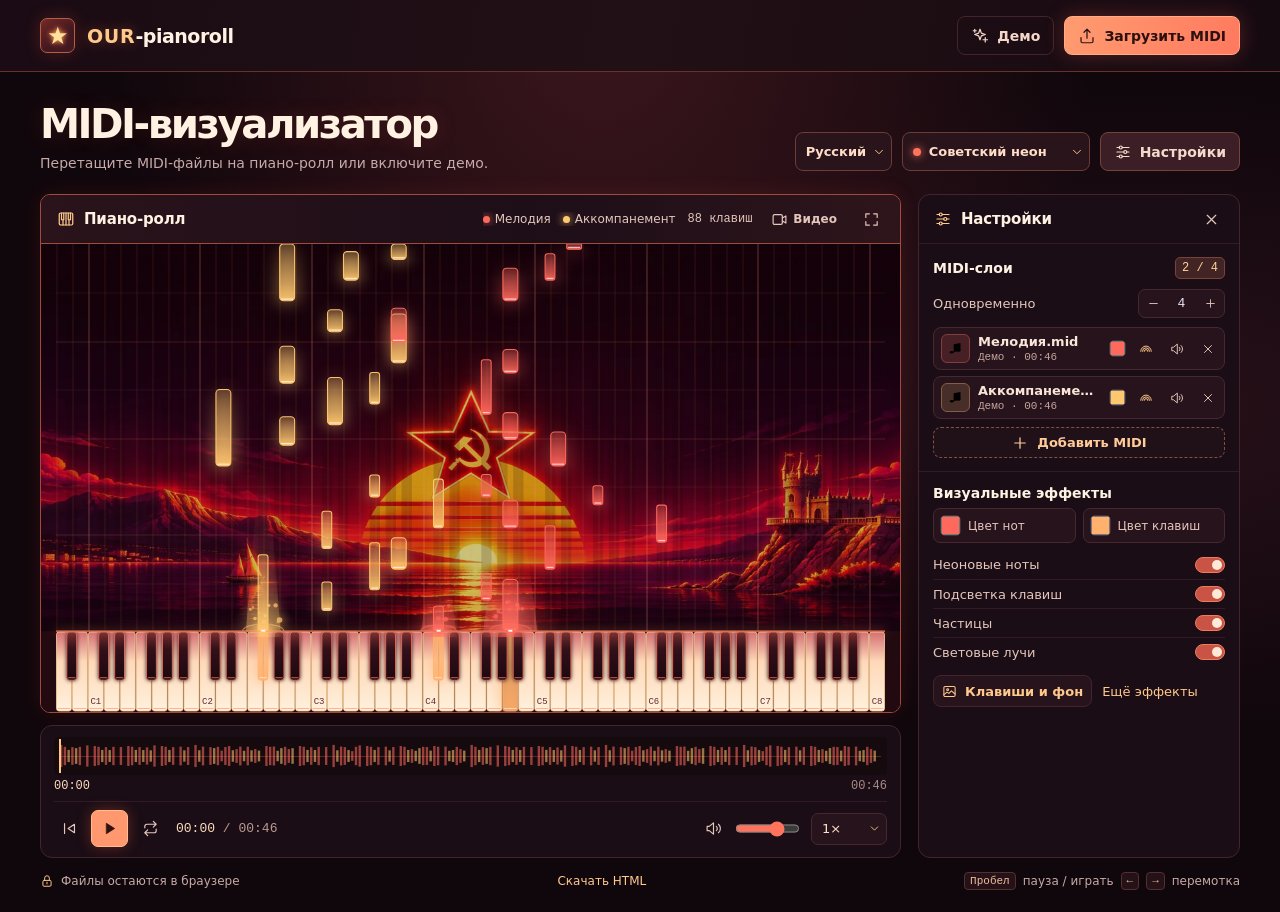
==== web/index.html @ 1eb482c8 "Port OUR-pianoroll to native Android and Windows" ====
<!doctype html>
<html lang="ru" data-theme="soviet">
<head>
<meta charset="utf-8">
<meta name="viewport" content="width=device-width, initial-scale=1">
<title>OUR-pianoroll</title>
<meta name="description" data-i18n-content="description" content="OUR-pianoroll — MIDI-визуализатор с неоновыми клавишами, эффектами и синхронным воспроизведением файлов.">
<style>
:root{color-scheme:dark;--bg:#0b0a11;--panel:#12111b;--edge:#262337;--edge-soft:#201e2e;--ink:#f6f3fc;--muted:#a39bb7;--dim:#817893;--accent:#bc88ff;--violet:#a565f5;--mono:ui-monospace,"Cascadia Code","SFMono-Regular",Consolas,monospace;font-family:Inter,system-ui,-apple-system,BlinkMacSystemFont,"Segoe UI",sans-serif}
*{box-sizing:border-box}
body{margin:0;min-width:300px;min-height:100vh;background:radial-gradient(ellipse at 42% 2%,#191027 0,transparent 45%),var(--bg);color:var(--ink)}
button,input,select{font:inherit}
button{cursor:pointer;color:inherit}
button:disabled{opacity:.42;cursor:default}
button:focus-visible,input:focus-visible,select:focus-visible{outline:2px solid #dbb7ff;outline-offset:3px}
button svg,.iconsvg,summary svg{width:18px;height:18px;display:block;fill:none;stroke:currentColor;stroke-width:1.65;stroke-linecap:round;stroke-linejoin:round;flex:none}
[hidden]{display:none!important}
.topbar{height:72px;border-bottom:1px solid #231d31;background:#100d18c9}
.mast{max-width:1512px;height:100%;margin:auto;padding:0 40px;display:flex;align-items:center;justify-content:space-between;gap:14px}
.brand{display:flex;align-items:center;gap:12px;font-size:19px;font-weight:780;letter-spacing:-.065em;white-space:nowrap}
.logo{width:35px;height:35px;color:#d2a3ff;background:linear-gradient(155deg,#36234c,#1e142e);border:1px solid #503568;border-radius:9px;display:flex;align-items:center;justify-content:center;box-shadow:0 0 16px #a967f028}
.logo svg{width:23px;height:23px;stroke-width:1.7}
.top-actions,.heading-actions,.panel-title,.stage-title,.transport-controls,.transport-side,.inline,.speed-wrap{display:flex;align-items:center}
.top-actions,.heading-actions{gap:10px}
.button{display:inline-flex;align-items:center;justify-content:center;gap:8px;min-height:39px;padding:0 13px;border:1px solid var(--edge);background:#15121f;border-radius:8px;font-size:14px;font-weight:630;white-space:nowrap;transition:background .15s,border-color .15s}
.button:hover,.icon-button:hover,.step button:hover{background:#241a33;border-color:#59416f}
.button.primary{background:#b783fa;color:#180c2a;border-color:#c79dff;box-shadow:0 2px 14px #ad68fa35}
.button.primary:hover{background:#d0aaff}
.button.ghost{background:transparent;color:#ddd4eb}
.button.ghost:hover{background:#221a31}
.button .iconsvg{width:16px;height:16px}
.shell{max-width:1512px;margin:auto;padding:31px 40px 21px}
.heading{display:flex;justify-content:space-between;align-items:flex-end;gap:16px;margin-bottom:23px}
h1,h2,p{margin:0}
h1{font-size:clamp(26px,3.15vw,43px);font-weight:760;letter-spacing:-.062em;line-height:1.1}
.heading p{margin-top:8px;color:var(--muted);font-size:14px}
.button.settings{background:#191222;border-color:#403054;color:#e9d9fb}
.button.settings[aria-expanded=true]{background:#241833;border-color:#5a3c79}
.workbench{display:grid;grid-template-columns:minmax(0,1fr) 322px;gap:17px;align-items:stretch}
.workbench.collapsed{grid-template-columns:minmax(0,1fr)}
.workspace{min-width:0;display:flex;flex-direction:column;gap:12px}
.stage,.transport,.side{background:var(--panel);border:1px solid var(--edge);border-radius:12px;overflow:hidden}
.stage-head{height:49px;display:flex;align-items:center;justify-content:space-between;padding:0 14px 0 16px;gap:10px}
.stage-title,.panel-title{gap:9px;color:#c297fb}
.stage-title h2,.panel-title h2{font-size:15px;color:var(--ink);font-weight:660;letter-spacing:-.012em}
.stage-tools,.legend,.legend-item{display:flex;align-items:center}
.stage-tools{gap:12px;min-width:0}
.legend{gap:12px;overflow:auto;scrollbar-width:none}
.legend-item{gap:5px;white-space:nowrap;font-size:12px;color:#c0b7ce}
.legend-item i,.live-dot{width:7px;height:7px;border-radius:50%;background:var(--swatch,#a871ff);box-shadow:0 0 9px var(--swatch,#a871ff);flex:none}
.icon-button{display:inline-grid;place-items:center;min-width:30px;height:30px;border:1px solid transparent;border-radius:7px;background:transparent;color:#bcb2ce;padding:0}
.icon-button svg{width:17px;height:17px}
.stage:fullscreen{display:flex;flex-direction:column;border:0;border-radius:0;background:#0d0a17}
.stage:fullscreen .stage-head{flex:none}
.stage:fullscreen .canvas-wrap{flex:1;height:auto;min-height:0}
.canvas-wrap{position:relative;height:clamp(365px,52vh,587px);background:#100c1d}
#roll{display:block;width:100%;height:100%;touch-action:none}
.zoom{font:12px var(--mono);color:#b9aecc;white-space:nowrap}
.drop{position:absolute;inset:0;display:grid;place-content:center;justify-items:center;gap:12px;padding:18px;text-align:center;background:#180d2de8;color:#f4e9ff;border:2px dashed #c793ff;z-index:3;font-size:16px}
.drop svg{width:29px;height:29px;color:#ce9cfa}
.empty{position:absolute;top:34%;left:50%;transform:translate(-50%,-50%);color:#bcaccf;text-align:center;width:min(90%,26rem);font-size:14px;pointer-events:none}
.transport{padding:11px 13px 10px}
.timeline{position:relative;height:38px;display:flex;align-items:center;min-width:0}
#overview{width:100%;height:100%;position:absolute;inset:0;pointer-events:none}
#seek{position:absolute;inset:0;width:100%;height:100%;margin:0;appearance:none;background:transparent;cursor:pointer;border-radius:4px}
#seek::-webkit-slider-runnable-track{background:transparent}
#seek::-webkit-slider-thumb{appearance:none;width:12px;height:24px;background:transparent}
#seek::-moz-range-track{background:transparent}
#seek::-moz-range-thumb{width:12px;height:24px;background:transparent;border:0}
.timeline-times{display:flex;justify-content:space-between;font:12px var(--mono);color:var(--dim);padding:4px 0 8px}
.timeline-times span:first-child{color:#ded2ee}
.transport-controls{justify-content:space-between;border-top:1px solid var(--edge-soft);padding-top:8px;gap:8px}
.transport-side{gap:7px;min-width:0}
.play-button{width:37px;height:37px;min-width:37px;background:#b382f9;color:#160c27;border:1px solid #c896ff;box-shadow:0 0 15px #a56bf044}
.play-button:hover{background:#cea5ff;border-color:#d5b5ff}
.play-button svg{fill:currentColor;stroke-width:1.3}
.core-time{font:13px var(--mono);white-space:nowrap;color:#9c91ad;margin-left:4px}
.core-time strong{color:#e9dbfa;font-weight:500}
.speed-wrap{border:1px solid var(--edge);border-radius:7px;background:#171322;height:32px}
select{appearance:none;color:#e1d5f0;background:transparent;border:0;padding:0 24px 0 10px;height:100%;font-size:13px;cursor:pointer}
option{background:#1e172a}
.speed-wrap svg{width:13px;height:13px;margin-left:-18px;margin-right:5px;pointer-events:none;color:#b49bcf}
#volume{width:65px;height:15px;margin:0 4px 0 0;accent-color:#bd91f8;cursor:pointer}
.side{display:flex;flex-direction:column;min-width:0}
.side-head{height:49px;display:flex;align-items:center;justify-content:space-between;padding:0 13px 0 15px;border-bottom:1px solid var(--edge-soft);flex:none}
.side-section{padding:13px 14px}
.side-section+.side-section{border-top:1px solid var(--edge-soft)}
.side-section-head{display:flex;justify-content:space-between;align-items:center;gap:8px;margin-bottom:10px}
.side-section-head h3,.dialog h3{margin:0;font-size:14px;font-weight:670}
.badge{font:12px var(--mono);border:1px solid #443254;border-radius:5px;color:#d6acff;background:#251a34;padding:3px 6px;white-space:nowrap}
.limit-row{display:flex;align-items:center;justify-content:space-between;gap:8px;color:#c0b6cf;font-size:13px;margin-bottom:9px}
.step{display:flex;align-items:center;border:1px solid var(--edge);border-radius:7px;background:#171421;height:29px;overflow:hidden}
.step button{width:28px;height:100%;border:0;background:transparent;color:#c6b4db;padding:0;display:grid;place-items:center}
.step button svg{width:13px;height:13px}
.step input{width:29px;background:transparent;border:0;color:#eee7f8;font:13px var(--mono);text-align:center;appearance:textfield;padding:0}
.step input::-webkit-inner-spin-button,.step input::-webkit-outer-spin-button{appearance:none}
.track-list{display:grid;gap:6px;max-height:165px;overflow:auto;scrollbar-width:thin;scrollbar-color:#513663 #181322}
.track{min-width:0;display:flex;align-items:center;gap:8px;padding:6px 5px 6px 7px;background:#181523;border:1px solid #2c253b;border-radius:8px}
.track.off{opacity:.69}
.track .note-icon{display:grid;place-items:center;flex:none;width:29px;height:29px;border-radius:6px;color:var(--track);background:color-mix(in srgb,var(--track) 13%,#181523);border:1px solid color-mix(in srgb,var(--track) 26%,#292136)}
.track .note-icon svg{width:15px;height:15px}
.track-text{min-width:0;flex:1}
.track-text strong,.track-text small{display:block;overflow:hidden;text-overflow:ellipsis;white-space:nowrap}
.track-text strong{font-size:13px;font-weight:625;color:#ece5f3}
.track-text small{font:11px var(--mono);color:#a58fb8;margin-top:2px}
.track .icon-button{min-width:23px;height:25px}
.track .icon-button svg{width:14px;height:14px}
.track .color-pick{width:17px;height:17px}
.add{margin-top:8px;width:100%;min-height:31px;border-style:dashed;border-color:#4c395d;background:#15111e;color:#caa9ef;font-size:13px}
.add:hover{border-color:#b580e7}
.effects-head{margin-bottom:7px}
.color-grid{display:grid;grid-template-columns:1fr 1fr;gap:7px;margin-bottom:7px}
.color-label{display:flex;align-items:center;gap:7px;min-width:0;background:#181523;border:1px solid #2b2439;border-radius:7px;padding:6px;color:#d8cce8;font-size:12px;cursor:pointer}
.color-pick{appearance:none;display:block;flex:none;width:21px;height:21px;padding:0;border:1px solid #ffffff20;background:transparent;border-radius:5px;overflow:hidden;cursor:pointer}
.color-pick::-webkit-color-swatch-wrapper{padding:0}
.color-pick::-webkit-color-swatch,.color-pick::-moz-color-swatch{border:0;border-radius:3px}
.effect-row{display:flex;align-items:center;justify-content:space-between;gap:10px;min-height:29px;font-size:13px;color:#d7cde3;cursor:pointer}
.effect-row+.effect-row{border-top:1px solid #221c2f}
.switch{appearance:none;width:30px;height:16px;border:1px solid #4b3b58;border-radius:99px;background:#2b2236;margin:0;position:relative;cursor:pointer;flex:none;transition:background .15s}
.switch:before{content:"";position:absolute;top:2px;left:2px;width:10px;height:10px;border-radius:50%;background:#a79ab5;transition:transform .15s}
.switch:checked{background:#9361dd;border-color:#a474ef}
.switch:checked:before{transform:translateX(14px);background:#fff}
.more,.reset{padding:0;border:0;background:transparent;color:#c598f5;font-size:13px;text-align:left}
.more:hover,.reset:hover{text-decoration:underline}
.more{margin-top:8px}
.bottom{margin-top:14px;display:flex;justify-content:space-between;align-items:center;gap:10px;color:var(--muted);font-size:12px}
.bottom span{display:inline-flex;align-items:center;gap:7px}
.bottom .iconsvg{width:14px;height:14px;color:#a881cf}
kbd{font:11px var(--mono);background:#171221;border:1px solid #352744;border-radius:4px;padding:2px 5px;color:#c6a9e4}
.notice{margin-top:10px;border:1px solid #66445f;background:#2c172c;color:#f1c7e6;border-radius:8px;padding:10px 12px;font-size:14px;overflow-wrap:anywhere}
.dialog{border:1px solid #57416f;border-radius:13px;background:#181221;color:#eee5fa;width:min(92vw,420px);padding:19px;box-shadow:0 20px 90px #0009}
.dialog::backdrop{background:#06040bd1;backdrop-filter:blur(4px)}
.dialog-header{display:flex;justify-content:space-between;align-items:center;margin-bottom:11px}
.dialog-header h2{font-size:18px}
.dialog .effect-row{min-height:38px;font-size:14px}
.dialog .reset{margin-top:15px}
.dialog label select{height:28px;padding:0 8px;border:1px solid #473454;border-radius:5px;appearance:auto}
@media(max-width:1040px){.mast,.shell{padding-left:24px;padding-right:24px}.workbench{grid-template-columns:minmax(0,1fr) 294px}}
@media(max-width:760px){.topbar{height:60px}.mast,.shell{padding-left:14px;padding-right:14px}.shell{padding-top:21px}.heading{margin-bottom:17px}.heading p{font-size:13px}.workbench{grid-template-columns:minmax(0,1fr);gap:12px}.side{display:grid;grid-template-columns:1fr 1fr}.side-head{grid-column:1/-1}.side-section+.side-section{border-top:0;border-left:1px solid var(--edge-soft)}.canvas-wrap{height:clamp(245px,49vh,465px)}.bottom .shortcut{display:none}}
@media(max-width:470px){.top-actions,.heading-actions{gap:5px}.brand{font-size:16px;gap:7px}.logo{width:30px;height:30px}.button{font-size:12px;padding:0 8px;min-height:35px}.button.settings .settings-text{display:none}.button.settings{padding:0 9px}.side{display:flex}.side-section+.side-section{border-left:0;border-top:1px solid var(--edge-soft)}.track-list{max-height:180px}.stage-head{padding-inline:10px}.legend{max-width:108px;gap:7px}.legend-item{font-size:11px}.stage-tools{gap:3px}.zoom{display:none}.transport{padding-inline:8px}.transport-side{gap:2px}.core-time{display:none}.heading p{line-height:1.35}}
.icon-button[aria-pressed=true]{background:#2c1c40;color:#d8adff;border-color:#554072}
.stage.expanded{position:fixed;inset:0;z-index:12;display:flex;flex-direction:column;border:0;border-radius:0}
.stage.expanded .canvas-wrap{flex:1;height:auto;min-height:0}
.bottom a{color:#c7a4ed;text-decoration:none;white-space:nowrap}
.bottom a:hover{text-decoration:underline}
.appearance-actions{display:flex;align-items:center;gap:10px;flex-wrap:wrap;margin-top:9px}
.appearance-actions .more{margin:0}
.appearance-button{min-height:32px;padding:0 8px;font-size:13px;color:#dfcafa}
.appearance-button svg{width:15px;height:15px}
.track .note-mode-button{color:#bc99f0}
.track .note-mode-button[data-multicolor=true]{color:#ffb0f3}
.legend-item i.multicolor{background:conic-gradient(#ff779a,#ffcc60,#79eabb,#5bd6ff,#9f7dff,#ff779a);box-shadow:0 0 9px #d29fff}
.dialog-meta{color:#c1b3d0;font-size:13px;overflow-wrap:anywhere}
.note-swatches{display:flex;gap:4px;margin-top:10px}
.note-swatch{width:15px;height:15px;border-radius:4px;border:1px solid #ffffff33}
.appearance-dialog{width:min(94vw,480px)}
.background-field{padding:0;border:0;margin:14px 0;font-size:14px;min-inline-size:0}
.background-field legend{padding:0;margin-bottom:8px;font-weight:650}
.background-options{display:grid;grid-template-columns:repeat(3,minmax(0,1fr));gap:8px}
.background-option{position:relative;display:grid;gap:5px;padding:5px;background:#15101d;border:1px solid #362941;border-radius:8px;color:#d9cde6;font-size:12px;cursor:pointer}
.background-option input{position:absolute;inset:0;margin:0;opacity:0;cursor:pointer}
.background-option:has(input:checked){border-color:#cb95ff;background:#2d1b3d;color:#f9edff}
.background-option:has(input:focus-visible){outline:2px solid #ebd3ff;outline-offset:2px}
.background-option span:last-child{padding:0 3px 2px}
.background-thumb{height:37px;border-radius:4px;border:1px solid #ffffff1c;background:#150d23;display:block}
.background-thumb.aurora{background:radial-gradient(ellipse at 30% 90%,#6940a0,transparent 73%),#170d25}
.background-thumb.black{background:#000}
.background-thumb.orbit{background:radial-gradient(circle at 72% 38%,#bca0e6 0 2%,transparent 3%),radial-gradient(circle at 35% 30%,#4869a5,transparent 72%),#060a19}
.background-thumb.ocean{background:radial-gradient(ellipse at 60% 100%,#125e68,transparent 78%),linear-gradient(155deg,#07101d,#112b49)}
.background-thumb.sunset{background:radial-gradient(ellipse at 58% 100%,#935174,transparent 75%),linear-gradient(145deg,#241333,#391937)}
.background-thumb.custom{background-size:cover;background-position:center}
.background-upload{display:flex;gap:10px;align-items:center}
.background-upload .button{white-space:normal;min-height:34px;font-size:13px}
.background-upload .dialog-meta{min-width:0;text-overflow:ellipsis;overflow:hidden;white-space:nowrap}
#backgroundShadeRow{margin-top:8px}
#backgroundShade{width:120px;max-width:45%;accent-color:#bc88ff}
.background-status{margin-top:9px;color:#ebc1ee}

.appearance-dialog::backdrop,.dialog#noteDialog::backdrop{background:#06040b50;backdrop-filter:none}
@media(min-width:1000px){
  .appearance-dialog,.dialog#noteDialog{inset:50% 24px auto auto;margin:0;transform:translateY(-50%)}
}
.effect-range{display:flex;align-items:center;justify-content:flex-end;gap:7px;flex:1;min-width:0}
.effect-range input{width:min(9rem,100%);min-width:2.5rem;accent-color:#bc88ff}
.effect-range output{min-width:3ch;text-align:right;font:12px var(--mono);color:#dac6f0}
.record-button{display:inline-flex;align-items:center;justify-content:center;gap:5px;padding:0 6px;white-space:nowrap;font-size:12px;font-weight:650}
.record-button[aria-pressed=true]{color:#ffb9cd;border-color:#79405a;background:#361b2c}
.recording-result{display:flex;align-items:center;justify-content:space-between;gap:8px;padding:8px 13px;border-top:1px solid var(--edge-soft);font-size:13px;color:#d2c4e0}
.recording-result .button{min-height:31px;text-decoration:none;color:#e7cff8;font-size:13px}
.appearance-dialog .effect-row select{max-width:60%}
@media(max-width:600px){.stage-tools .legend{max-width:120px}.stage-tools .zoom{display:none}}
@media(max-width:470px){.record-button{padding:0 3px}.record-button span{display:none}.stage-tools .legend{max-width:90px}}

.brand{letter-spacing:-.025em}
.brand strong{color:var(--accent);font-weight:850}
.theme-switch{display:flex;align-items:center;gap:0;border:1px solid var(--edge);border-radius:8px;background:var(--panel);height:39px;color:var(--accent)}
.theme-switch i{width:8px;height:8px;margin-left:10px;border-radius:50%;background:currentColor;box-shadow:0 0 9px currentColor;flex:none}
.theme-switch select{padding-left:8px;color:var(--ink);font-weight:640}
.theme-switch svg{width:14px;height:14px;margin-left:-19px;margin-right:5px;pointer-events:none}
.theme-thumb{background:radial-gradient(ellipse at 30% 90%,#6940a0,transparent 73%),#170d25}

:root[data-theme="soviet"]{
  --bg:#10070c;--panel:#1a0d15;--edge:#42252c;--edge-soft:#321b25;--ink:#fff2e3;
  --muted:#c7aaa7;--dim:#a98b89;--accent:#ffc98b;--soviet-red:#ff735d;--soviet-panel:#26131b;--soviet-soft:#e5c6bc
}
[data-theme="soviet"] body{background:radial-gradient(ellipse at 47% 0%,#3c161d 0,transparent 51%),radial-gradient(ellipse at 87% 45%,#281019 0,transparent 45%),var(--bg)}
[data-theme="soviet"] .topbar{background:linear-gradient(100deg,#1a0b14,#211015 50%,#160a11);border-bottom:1px solid #663329}
[data-theme="soviet"] .logo{position:relative;border-radius:7px;color:#ffe1a0;border-color:#b26045;background:linear-gradient(145deg,#692526,#32111e 60%);box-shadow:inset 0 0 13px #ff764828,0 0 17px #f45c4138}
[data-theme="soviet"] .logo svg{display:none}
[data-theme="soviet"] .logo::before{content:"★";font-size:24px;line-height:1;text-shadow:0 0 4px #ffb151,0 0 11px #ff6546}
[data-theme="soviet"] .brand strong{letter-spacing:.038em;text-shadow:0 0 14px #ff8a4554}
[data-theme="soviet"] .theme-thumb{background:radial-gradient(ellipse at 50% 105%,#e88334 0,#b92e2f 28%,#3f1025 57%,#140510 83%)}
[data-theme="soviet"] .theme-switch{border-color:#6c3c36;background:#29141b}
[data-theme="soviet"] .theme-switch i{color:var(--soviet-red)}
[data-theme="soviet"] :is(button,input,select):focus-visible{outline-color:#ffbf86}
[data-theme="soviet"] .heading h1{text-shadow:0 0 23px #ff694127}
[data-theme="soviet"] .button{background:#27131b}
[data-theme="soviet"] :where(.button,.icon-button,.step button):hover{background:#432129;border-color:#875047}
[data-theme="soviet"] .button.primary{color:#2b1111;background:linear-gradient(110deg,#ff9c70,#ff795f);border-color:#ffab86;box-shadow:0 0 20px #fb625941}
[data-theme="soviet"] .button.primary:hover{background:#ffb489}
[data-theme="soviet"] .button.ghost{background:transparent;color:#f5d7ca}
[data-theme="soviet"] .button.ghost:hover{background:#381922}
[data-theme="soviet"] .button.settings{background:#27141d;border-color:#523029;color:#f5d9ca}
[data-theme="soviet"] .button.settings[aria-expanded=true]{background:#3b1e26;border-color:#74433b}
[data-theme="soviet"] .stage{border-color:#a04b3b;border-radius:10px;box-shadow:0 0 21px #e446361e,inset 0 0 19px #de49351d}
[data-theme="soviet"] .stage-head{background:linear-gradient(90deg,#2a131b,#1d0e18 57%,#2e151b);border-bottom:1px solid #a04b3b}
[data-theme="soviet"] .canvas-wrap,[data-theme="soviet"] .stage:fullscreen{background:#190a11}
[data-theme="soviet"] .drop{background:#321018ed;border-color:#ff8c69;color:var(--ink)}
[data-theme="soviet"] .drop svg,[data-theme="soviet"] .stage-title,[data-theme="soviet"] .panel-title{color:var(--accent)}
[data-theme="soviet"] .legend-item,[data-theme="soviet"] .zoom,[data-theme="soviet"] .icon-button,[data-theme="soviet"] .empty{color:var(--soviet-soft)}
[data-theme="soviet"] .timeline-times span:first-child,[data-theme="soviet"] .core-time strong{color:#ffdfbf}
[data-theme="soviet"] .core-time{color:#bb9a93}
[data-theme="soviet"] .play-button{color:#2c1211;background:#ff976f;border-color:#ffbc8c;box-shadow:0 0 14px #fa643d57}
[data-theme="soviet"] .play-button:hover{background:#ffc392;border-color:#ffe0b0}
[data-theme="soviet"] .icon-button[aria-pressed=true]{background:#4c252a;color:#ffd0a8;border-color:#9c514a}
[data-theme="soviet"] .record-button[aria-pressed=true]{color:#ffb9b1;background:#501c28}
[data-theme="soviet"] select{color:#ffddc7}
[data-theme="soviet"] option{background:#26131b}
[data-theme="soviet"] :is(.speed-wrap,.step,.track,.color-label){background:var(--soviet-panel);border-color:#482830}
[data-theme="soviet"] .track-list{scrollbar-color:#794b40 #26131b}
[data-theme="soviet"] .track .note-icon{background:color-mix(in srgb,var(--track) 15%,#26131b);border-color:color-mix(in srgb,var(--track) 33%,#482830)}
[data-theme="soviet"] .track-text strong{color:#fae6d8}
[data-theme="soviet"] .track-text small{color:#c6a49d}
[data-theme="soviet"] :is(.limit-row,.step button,.color-label,.effect-row,.dialog-meta,.recording-result){color:var(--soviet-soft)}
[data-theme="soviet"] .badge{color:#ffd49d;border-color:#76443a;background:#432425}
[data-theme="soviet"] .add{color:#ffcb9a;border-color:#805046;background:#201119}
[data-theme="soviet"] .effect-row+.effect-row{border-color:var(--edge-soft)}
[data-theme="soviet"] .switch{background:#3b222b;border-color:#68434a}
[data-theme="soviet"] .switch::before{background:#b28e92}
[data-theme="soviet"] .switch:checked{background:#c95344;border-color:#f17c5d}
[data-theme="soviet"] .switch:checked::before{background:#ffead8}
[data-theme="soviet"] :is(#volume,#backgroundShade,#noteRoundness){accent-color:var(--soviet-red)}
[data-theme="soviet"] :is(.bottom a,.bottom .iconsvg,.more,.reset,.appearance-button,.speed-wrap svg,.track .note-mode-button,.effect-range output,.recording-result .button){color:var(--accent)}
[data-theme="soviet"] kbd{color:#efbe99;background:#251219;border-color:#53302d}
[data-theme="soviet"] .notice{color:#ffd6cb;background:#482129;border-color:#825046}
[data-theme="soviet"] .dialog{color:var(--ink);background:#27151c;border-color:#895048}
[data-theme="soviet"] .dialog::backdrop{background:#100509af}
[data-theme="soviet"] :is(.appearance-dialog,#noteDialog)::backdrop{background:#10050950}
[data-theme="soviet"] .dialog label select,[data-theme="soviet"] .background-option{border-color:#5e3538}
[data-theme="soviet"] .background-option{color:#f4d0bd;background:#211019}
[data-theme="soviet"] .background-option:has(input:checked){border-color:#df8b67;background:#4a2529;color:#fff0d7}

@media(max-width:665px){
  .heading{flex-wrap:wrap;align-items:center;gap:12px}
  .heading-actions{flex-wrap:wrap}
  .theme-switch{height:35px}
}
@media(max-width:360px){
  .mast{gap:6px}
  .brand{font-size:14px;gap:5px}
  .logo{width:25px;height:25px}
  .top-actions .button{padding-inline:5px;gap:4px}
}

.language-switch select{padding-left:10px}
@media(max-width:950px){
  .heading{flex-wrap:wrap;align-items:center}
  .heading-actions{flex-wrap:wrap}
}
@media(max-width:360px){
  .heading-actions .theme-switch select{font-size:12px}
}
</style>
</head>
<body>
<svg xmlns="http://www.w3.org/2000/svg" style="display:none" aria-hidden="true">
<symbol id="i-wave" viewBox="0 0 24 24"><path d="M3 12h2l2-5 3 10 3-14 3 18 2-9h3"/></symbol>
<symbol id="i-demo" viewBox="0 0 24 24"><path d="m12 3 1.8 5.2L19 10l-5.2 1.8L12 17l-1.8-5.2L5 10l5.2-1.8L12 3ZM19 14v6m-3-3h6M5 3v4M3 5h4"/></symbol>
<symbol id="i-upload" viewBox="0 0 24 24"><path d="M12 15V3m-4 4 4-4 4 4M4 14v5a2 2 0 0 0 2 2h12a2 2 0 0 0 2-2v-5"/></symbol>
<symbol id="i-sliders" viewBox="0 0 24 24"><path d="M4 6h3m4 0h9M4 12h9m4 0h3M4 18h3m4 0h9"/><circle cx="9" cy="6" r="2"/><circle cx="15" cy="12" r="2"/><circle cx="9" cy="18" r="2"/></symbol>
<symbol id="i-piano" viewBox="0 0 24 24"><rect x="3" y="4" width="18" height="16" rx="2"/><path d="M9 4v9H6V4m12 0v9h-3V4M8 13v7m8-7v7m-4-16v16"/></symbol>
<symbol id="i-expand" viewBox="0 0 24 24"><path d="M9 4H4v5m11-5h5v5M4 15v5h5m11-5v5h-5"/></symbol>
<symbol id="i-collapse" viewBox="0 0 24 24"><path d="M4 9h5V4m11 5h-5V4M9 20v-5H4m11 5v-5h5"/></symbol>
<symbol id="i-start" viewBox="0 0 24 24"><path d="M5 5v14m14-13-9 6 9 6Z"/></symbol>
<symbol id="i-play" viewBox="0 0 24 24"><path d="m8 5 11 7-11 7Z"/></symbol>
<symbol id="i-pause" viewBox="0 0 24 24"><path d="M7 5h3v14H7zm7 0h3v14h-3z"/></symbol>
<symbol id="i-repeat" viewBox="0 0 24 24"><path d="m16 2 4 4-4 4M4 11V9a3 3 0 0 1 3-3h13m-12 16-4-4 4-4m12-1v2a3 3 0 0 1-3 3H4"/></symbol>
<symbol id="i-volume" viewBox="0 0 24 24"><path d="m12 4-6 5H3v6h3l6 5zM16 9a4 4 0 0 1 0 6m3-9a8 8 0 0 1 0 12"/></symbol>
<symbol id="i-muted" viewBox="0 0 24 24"><path d="m12 4-6 5H3v6h3l6 5zm4 5 5 6m0-6-5 6"/></symbol>
<symbol id="i-chevron" viewBox="0 0 24 24"><path d="m6 9 6 6 6-6"/></symbol>
<symbol id="i-close" viewBox="0 0 24 24"><path d="m6 6 12 12M18 6 6 18"/></symbol>
<symbol id="i-note" viewBox="0 0 24 24"><path d="M9 18V5l11-2v12M9 10l11-2"/><ellipse cx="6" cy="18" rx="3" ry="2"/><ellipse cx="17" cy="15" rx="3" ry="2"/></symbol>
<symbol id="i-colors" viewBox="0 0 24 24"><path d="M3 16a9 9 0 0 1 18 0M6 16a6 6 0 0 1 12 0M9 16a3 3 0 0 1 6 0"/></symbol>
<symbol id="i-image" viewBox="0 0 24 24"><rect x="3" y="4" width="18" height="16" rx="2"/><circle cx="9" cy="9" r="1.5"/><path d="m3 17 5-4 3 2 4-4 6 5"/></symbol>
<symbol id="i-video" viewBox="0 0 24 24"><rect x="3" y="5" width="13" height="14" rx="2"/><path d="m16 10 5-3v10l-5-3"/></symbol>
<symbol id="i-stop" viewBox="0 0 24 24"><rect x="6" y="6" width="12" height="12" rx="1.4" fill="currentColor"/></symbol>
<symbol id="i-download" viewBox="0 0 24 24"><path d="M12 3v12m-4-4 4 4 4-4M4 16v3a2 2 0 0 0 2 2h12a2 2 0 0 0 2-2v-3"/></symbol>
<symbol id="i-plus" viewBox="0 0 24 24"><path d="M12 5v14M5 12h14"/></symbol>
<symbol id="i-minus" viewBox="0 0 24 24"><path d="M5 12h14"/></symbol>
<symbol id="i-lock" viewBox="0 0 24 24"><rect x="5" y="11" width="14" height="10" rx="2"/><path d="M8 11V7a4 4 0 0 1 8 0v4m-4 3v3"/></symbol>
</svg>
<header class="topbar">
  <div class="mast">
    <div class="brand"><div class="logo" aria-hidden="true"><svg class="iconsvg"><use href="#i-wave"/></svg></div><span><strong>OUR</strong>-pianoroll</span></div>
    <div class="top-actions">
      <button class="button ghost" id="demo" type="button"><svg><use href="#i-demo"/></svg><span data-i18n="demo">Демо</span></button>
      <button class="button primary" id="open" type="button"><svg><use href="#i-upload"/></svg><span data-i18n="loadMidi">Загрузить MIDI</span></button>
      <input id="files" type="file" accept=".mid,.midi,.smf,audio/midi,audio/x-midi" multiple hidden>
    </div>
  </div>
</header>
<main class="shell">
  <div class="heading">
    <div><h1 data-i18n="visualizer">MIDI-визуализатор</h1><p data-i18n="intro">Перетащите MIDI-файлы на пиано-ролл или включите демо.</p></div>
    <div class="heading-actions">
      <label class="theme-switch language-switch"><select id="language" aria-label="Язык интерфейса" data-i18n-label="language"><option value="ru" lang="ru">Русский</option><option value="en" lang="en">English</option></select><svg class="iconsvg" aria-hidden="true"><use href="#i-chevron"/></svg></label>
      <label class="theme-switch"><i aria-hidden="true"></i><select id="theme" aria-label="Тема оформления" data-i18n-label="theme"><option value="classic" data-i18n="classicTheme">Фиолетовый неон</option><option value="soviet" selected data-i18n="sovietTheme">Советский неон</option></select><svg class="iconsvg" aria-hidden="true"><use href="#i-chevron"/></svg></label>
      <button class="button settings" id="toggleSettings" type="button" aria-expanded="true" aria-controls="settings" aria-label="Настройки" data-i18n-label="settings"><svg><use href="#i-sliders"/></svg><span class="settings-text" data-i18n="settings">Настройки</span></button>
    </div>
  </div>
  <div class="workbench" id="workbench">
    <div class="workspace">
      <section class="stage" id="stage" aria-labelledby="stage-title">
        <header class="stage-head">
          <div class="stage-title"><svg class="iconsvg"><use href="#i-piano"/></svg><h2 id="stage-title" data-i18n="pianoRoll">Пиано-ролл</h2></div>
          <div class="stage-tools">
            <div class="legend" id="legend" aria-label="Цвета MIDI-файлов" data-i18n-label="layerColors"></div>
            <span class="zoom" id="keyCount" data-i18n="standardKeys">88 клавиш</span>
            <button class="icon-button record-button" id="record" type="button" title="Записать видео со звуком" data-i18n-title="recordVideo" aria-label="Записать видео со звуком" data-i18n-label="recordVideo" aria-pressed="false"><svg><use href="#i-video"/></svg><span id="recordLabel" data-i18n="video">Видео</span></button>
            <button class="icon-button" id="fullscreen" type="button" title="На весь экран" data-i18n-title="fullscreen" aria-label="На весь экран" data-i18n-label="fullscreen"><svg><use href="#i-expand"/></svg></button>
          </div>
        </header>
        <div class="canvas-wrap" id="dropZone">
          <canvas id="roll" aria-label="Падающие MIDI-ноты и клавиши пианино" data-i18n-label="rollLabel"></canvas>
          <p class="empty" id="empty" hidden data-i18n="emptyRoll">Добавьте MIDI-файл, чтобы увидеть ноты.</p>
          <div class="drop" id="dropHint" hidden><svg class="iconsvg"><use href="#i-upload"/></svg><span data-i18n="dropMidi">Отпустите, чтобы добавить MIDI-файлы</span></div>
        </div>
        <div class="recording-result" id="recordingResult" hidden>
          <span role="status" id="recordingStatus"></span>
          <a class="button" id="downloadVideo" download hidden><svg class="iconsvg"><use href="#i-download"/></svg><span data-i18n="downloadVideo">Скачать видео</span></a>
        </div>
      </section>
      <section class="transport" aria-label="Воспроизведение" data-i18n-label="playback">
        <div class="timeline"><canvas id="overview" aria-hidden="true"></canvas><input id="seek" aria-label="Позиция воспроизведения" data-i18n-label="playbackPosition" type="range" min="0" max="10000" value="0"></div>
        <div class="timeline-times"><span id="elapsed">00:00</span><span id="duration">00:00</span></div>
        <div class="transport-controls">
          <div class="transport-side">
            <button class="icon-button" id="rewind" type="button" title="К началу" data-i18n-title="restart" aria-label="К началу" data-i18n-label="restart"><svg><use href="#i-start"/></svg></button>
            <button class="icon-button play-button" id="play" type="button" title="Воспроизвести" data-i18n-title="play" aria-label="Воспроизвести" data-i18n-label="play"><svg><use href="#i-play"/></svg></button>
            <button class="icon-button" id="loop" type="button" title="Повтор" data-i18n-title="repeat" aria-label="Повтор" data-i18n-label="repeat" aria-pressed="false"><svg><use href="#i-repeat"/></svg></button>
            <span class="core-time" aria-hidden="true"><strong id="elapsedCopy">00:00</strong> / <span id="durationCopy">00:00</span></span>
          </div>
          <div class="transport-side">
            <button class="icon-button" id="mute" type="button" title="Выключить звук" data-i18n-title="mute" aria-label="Выключить звук" data-i18n-label="mute"><svg><use href="#i-volume"/></svg></button>
            <input type="range" id="volume" min="0" max="100" value="70" aria-label="Громкость" data-i18n-label="volume">
            <label class="speed-wrap"><select id="speed" aria-label="Скорость" data-i18n-label="speed"><option value=".5" data-i18n="speedHalf">0,5×</option><option value=".75" data-i18n="speedThreeQuarter">0,75×</option><option value="1" selected>1×</option><option value="1.25" data-i18n="speedOneQuarter">1,25×</option><option value="1.5" data-i18n="speedOneHalf">1,5×</option><option value="2">2×</option></select><svg class="iconsvg"><use href="#i-chevron"/></svg></label>
          </div>
        </div>
      </section>
    </div>
    <aside class="side" id="settings" aria-labelledby="settings-title">
      <header class="side-head"><div class="panel-title"><svg class="iconsvg"><use href="#i-sliders"/></svg><h2 id="settings-title" data-i18n="settings">Настройки</h2></div><button class="icon-button" id="closeSettings" type="button" title="Закрыть настройки" data-i18n-title="closeSettings" aria-label="Закрыть настройки" data-i18n-label="closeSettings"><svg><use href="#i-close"/></svg></button></header>
      <section class="side-section">
        <div class="side-section-head"><h3 data-i18n="midiLayers">MIDI-слои</h3><span class="badge" id="trackCount">0 / 4</span></div>
        <div class="limit-row"><label for="limit" data-i18n="simultaneous">Одновременно</label><div class="step">
          <button id="limitDown" type="button" aria-label="Уменьшить лимит" data-i18n-label="lowerLimit"><svg><use href="#i-minus"/></svg></button><input type="number" id="limit" min="1" max="16" value="4" inputmode="numeric"><button id="limitUp" type="button" aria-label="Увеличить лимит" data-i18n-label="raiseLimit"><svg><use href="#i-plus"/></svg></button>
        </div></div>
        <div id="tracks" class="track-list"></div>
        <button class="button add" id="add" type="button"><svg><use href="#i-plus"/></svg><span data-i18n="addMidi">Добавить MIDI</span></button>
      </section>
      <section class="side-section">
        <div class="side-section-head effects-head"><h3 data-i18n="visualEffects">Визуальные эффекты</h3></div>
        <div class="color-grid">
          <label class="color-label"><input class="color-pick" id="noteColor" type="color" value="#ff685d"><span data-i18n="noteColor">Цвет нот</span></label>
          <label class="color-label"><input class="color-pick" id="keyColor" type="color" value="#ffb16d"><span data-i18n="keyColor">Цвет клавиш</span></label>
        </div>
        <label class="effect-row"><span data-i18n="neonNotes">Неоновые ноты</span><input class="switch" type="checkbox" data-effect="glow" checked></label>
        <label class="effect-row"><span data-i18n="keyGlow">Подсветка клавиш</span><input class="switch" type="checkbox" data-effect="keys" checked></label>
        <label class="effect-row"><span data-i18n="particles">Частицы</span><input class="switch" type="checkbox" data-effect="particles" checked></label>
        <label class="effect-row"><span data-i18n="beams">Световые лучи</span><input class="switch" type="checkbox" data-effect="beams" checked></label>
        <div class="appearance-actions">
          <button class="button appearance-button" id="appearance" type="button"><svg><use href="#i-image"/></svg><span data-i18n="keysBackground">Клавиши и фон</span></button>
          <button class="more" id="more" type="button" data-i18n="moreEffects">Ещё эффекты</button>
        </div>
      </section>
    </aside>
  </div>
  <div class="notice" id="notice" role="status" hidden></div>
  <footer class="bottom">
    <span><svg class="iconsvg"><use href="#i-lock"/></svg><span data-i18n="localFiles">Файлы остаются в браузере</span></span>
    <a id="download" href="index.html" download="our-pianoroll.html" data-i18n="downloadHtml">Скачать HTML</a>
    <span class="shortcut"><kbd data-i18n="space">Пробел</kbd> <span data-i18n="playPause">пауза / играть</span> <kbd>←</kbd><kbd>→</kbd> <span data-i18n="seek">перемотка</span></span>
  </footer>
</main>
<dialog class="dialog" id="effectDialog" aria-labelledby="dialog-title">
  <div class="dialog-header"><h2 id="dialog-title" data-i18n="extraEffects">Дополнительные эффекты</h2><button class="icon-button" id="closeDialog" type="button" title="Закрыть" data-i18n-title="close" aria-label="Закрыть" data-i18n-label="close"><svg><use href="#i-close"/></svg></button></div>
  <label class="effect-row"><span data-i18n="ambient">Фоновое сияние</span><input class="switch" type="checkbox" data-effect="ambient" checked></label>
  <label class="effect-row"><span data-i18n="strikeRipples">Вспышки на линии удара</span><input class="switch" type="checkbox" data-effect="ripples" checked></label>
  <label class="effect-row"><span data-i18n="horizontalBands">Горизонтальные полосы</span><input class="switch" type="checkbox" data-effect="bands" checked></label>
  <label class="effect-row"><span data-i18n="verticalLanes">Вертикальные дорожки</span><input class="switch" type="checkbox" data-effect="lanes" checked></label>
  <label class="effect-row"><span data-i18n="strikeLine">Линия попадания нот</span><input class="switch" type="checkbox" data-effect="strikeLine" checked></label>
  <label class="effect-row"><span data-i18n="noteFill">Заливка нот</span><select id="noteFill">
    <option value="translucent" data-i18n="fillTranslucent">Полупрозрачная</option><option value="solid" data-i18n="fillSolid">Сплошная</option><option value="outline" data-i18n="fillOutline">Только контур</option><option value="gradient" data-i18n="fillGradient">Плотный градиент</option>
  </select></label>
  <label class="effect-row"><span data-i18n="noteRoundness">Скругление нот</span><span class="effect-range"><input id="noteRoundness" type="range" min="0" max="100" value="50" aria-label="Скругление нот" data-i18n-label="noteRoundness"><output id="roundnessValue" for="noteRoundness">50%</output></span></label>
  <label class="effect-row"><span data-i18n="layerKeyColors">Цвета слоёв на клавишах</span><input class="switch" type="checkbox" data-effect="layerKeys"></label>
  <label class="effect-row"><span data-i18n="keyRange">Диапазон клавиш</span><select id="range"><option value="88" data-i18n="standardKeys">88 клавиш</option><option value="128" data-i18n="fullKeys">128 MIDI-нот</option></select></label>
  <label class="effect-row"><span data-i18n="noteHorizon">Горизонт нот</span><select id="horizon"><option value="2.5" data-i18n="shortHorizon">2,5 с</option><option value="4.5" selected data-i18n="normalHorizon">4,5 с</option><option value="7" data-i18n="longHorizon">7 с</option></select></label>
  <button class="reset" id="reset" type="button" data-i18n="resetAppearance">Сбросить оформление</button>
</dialog>
<dialog class="dialog" id="noteDialog" aria-labelledby="note-dialog-title">
  <div class="dialog-header"><h2 id="note-dialog-title" data-i18n="noteColors">Цвета нот</h2><button class="icon-button" id="closeNoteDialog" type="button" title="Закрыть" data-i18n-title="close" aria-label="Закрыть" data-i18n-label="close"><svg><use href="#i-close"/></svg></button></div>
  <p class="dialog-meta" id="noteLayerName"></p>
  <label class="effect-row"><span data-i18n="noteColorMode">Раскраска нот</span><select id="noteMode">
    <option value="solid" data-i18n="colorSingle">Один цвет</option><option value="pitch" data-i18n="colorByPitch">По названию ноты</option><option value="octave" data-i18n="colorByOctave">По октавам</option><option value="rainbow" data-i18n="colorRainbow">Радуга по порядку</option>
  </select></label>
  <div class="note-swatches" id="noteSwatches" aria-hidden="true"></div>
</dialog>
<dialog class="dialog appearance-dialog" id="appearanceDialog" aria-labelledby="appearance-title">
  <div class="dialog-header"><h2 id="appearance-title" data-i18n="keysBackground">Клавиши и фон</h2><button class="icon-button" id="closeAppearance" type="button" title="Закрыть" data-i18n-title="close" aria-label="Закрыть" data-i18n-label="close"><svg><use href="#i-close"/></svg></button></div>
  <label class="effect-row"><span data-i18n="keyStyle">Стиль клавиш</span><select id="keyStyle">
    <option value="theme" data-i18n="matchTheme">По теме</option>
    <option value="piano" data-i18n="pianoKeys">Классическое пианино</option><option value="glass" data-i18n="glassKeys">Прозрачные</option><option value="neon" data-i18n="neonKeys">Неоновый контур</option><option value="matte" data-i18n="matteKeys">Матовый графит</option>
    <option value="square" data-i18n="squareKeys">Квадратные силуэты</option><option value="gold" data-i18n="goldKeys">Золотые</option><option value="spectrum" data-i18n="rainbowKeys">Разноцветные</option><option value="ice" data-i18n="iceKeys">Лёд</option><option value="inverted" data-i18n="invertedKeys">Инверсия</option>
  </select></label>
  <fieldset class="background-field">
    <legend data-i18n="rollBackground">Фон пиано-ролла</legend>
    <div class="background-options" id="backgroundOptions">
      <label class="background-option"><input type="radio" name="background" value="theme" checked><span class="background-thumb theme-thumb"></span><span data-i18n="matchTheme">По теме</span></label>
      <label class="background-option"><input type="radio" name="background" value="aurora"><span class="background-thumb aurora"></span><span data-i18n="aurora">Сияние</span></label>
      <label class="background-option"><input type="radio" name="background" value="black"><span class="background-thumb black"></span><span data-i18n="black">Чёрный</span></label>
      <label class="background-option"><input type="radio" name="background" value="orbit"><span class="background-thumb orbit"></span><span data-i18n="orbit">Орбита</span></label>
      <label class="background-option"><input type="radio" name="background" value="ocean"><span class="background-thumb ocean"></span><span data-i18n="ocean">Глубина</span></label>
      <label class="background-option"><input type="radio" name="background" value="sunset"><span class="background-thumb sunset"></span><span data-i18n="sunset">Закат</span></label>
      <label class="background-option" id="customBackgroundOption" hidden><input type="radio" name="background" value="custom"><span class="background-thumb custom" id="customBackgroundThumb"></span><span data-i18n="customBackground">Свой фон</span></label>
    </div>
  </fieldset>
  <div class="background-upload">
    <button class="button" id="uploadBackground" type="button"><svg><use href="#i-upload"/></svg><span data-i18n="uploadImage">Загрузить изображение</span></button>
    <input id="backgroundFile" type="file" accept="image/*" hidden>
    <span class="dialog-meta" id="backgroundName" hidden></span>
  </div>
  <label class="effect-row" id="backgroundShadeRow" hidden><span data-i18n="backgroundShade">Затемнение фото</span><input id="backgroundShade" type="range" min="0" max="85" value="28"></label>
  <p class="dialog-meta background-status" id="backgroundStatus" role="status" hidden></p>
</dialog>
<script>
const sovietArtworkSource = '[data-uri]';
const translations = {
  description:['OUR-pianoroll — MIDI-визуализатор с неоновыми клавишами, эффектами и синхронным воспроизведением файлов.','OUR-pianoroll is a MIDI visualizer with neon piano keys, effects, and synchronized playback.'],
  language:['Язык интерфейса','Interface language'],
  demo:['Демо','Demo'],
  loadMidi:['Загрузить MIDI','Load MIDI'],
  visualizer:['MIDI-визуализатор','MIDI Visualizer'],
  intro:['Перетащите MIDI-файлы на пиано-ролл или включите демо.','Drop MIDI files onto the piano roll or play the demo.'],
  theme:['Тема оформления','Theme'],
  classicTheme:['Фиолетовый неон','Purple Neon'],
  sovietTheme:['Советский неон','Soviet Neon'],
  settings:['Настройки','Settings'],
  pianoRoll:['Пиано-ролл','Piano Roll'],
  layerColors:['Цвета MIDI-файлов','MIDI file colors'],
  standardKeys:['88 клавиш','88 keys'],
  fullKeys:['128 MIDI-нот','128 MIDI notes'],
  video:['Видео','Video'],
  recordVideo:['Записать видео со звуком','Record video with sound'],
  stopRecording:['Остановить запись видео','Stop recording'],
  preparingVideo:['Подготовка видео','Preparing video'],
  stop:['Стоп','Stop'],
  preparing:['Подготовка','Preparing'],
  fullscreen:['На весь экран','Enter full screen'],
  exitFullscreen:['Выйти из полноэкранного режима','Exit full screen'],
  rollLabel:['Падающие MIDI-ноты и клавиши пианино','Falling MIDI notes and piano keys'],
  emptyRoll:['Добавьте MIDI-файл, чтобы увидеть ноты.','Add a MIDI file to see its notes.'],
  layersDisabled:['Включите MIDI-слой в настройках.','Enable a MIDI layer in Settings.'],
  dropMidi:['Отпустите, чтобы добавить MIDI-файлы','Release to add MIDI files'],
  downloadVideo:['Скачать видео','Download Video'],
  playback:['Воспроизведение','Playback'],
  playbackPosition:['Позиция воспроизведения','Playback position'],
  restart:['К началу','Back to start'],
  play:['Воспроизвести','Play'],
  pause:['Пауза','Pause'],
  repeat:['Повтор','Loop'],
  mute:['Выключить звук','Mute'],
  unmute:['Включить звук','Unmute'],
  volume:['Громкость','Volume'],
  speed:['Скорость','Playback speed'],
  speedHalf:['0,5×','0.5×'],
  speedThreeQuarter:['0,75×','0.75×'],
  speedOneQuarter:['1,25×','1.25×'],
  speedOneHalf:['1,5×','1.5×'],
  closeSettings:['Закрыть настройки','Close settings'],
  midiLayers:['MIDI-слои','MIDI Layers'],
  simultaneous:['Одновременно','Simultaneous layers'],
  lowerLimit:['Уменьшить лимит','Decrease layer limit'],
  raiseLimit:['Увеличить лимит','Increase layer limit'],
  layerLimit:['Активные слои / лимит','Active layers / limit'],
  addMidi:['Добавить MIDI','Add MIDI'],
  visualEffects:['Визуальные эффекты','Visual Effects'],
  noteColor:['Цвет нот','Note color'],
  keyColor:['Цвет клавиш','Key color'],
  neonNotes:['Неоновые ноты','Neon notes'],
  keyGlow:['Подсветка клавиш','Key glow'],
  particles:['Частицы','Particles'],
  beams:['Световые лучи','Light beams'],
  keysBackground:['Клавиши и фон','Keys & Background'],
  moreEffects:['Ещё эффекты','More effects'],
  localFiles:['Файлы остаются в браузере','Files stay in your browser'],
  downloadHtml:['Скачать HTML','Download HTML'],
  space:['Пробел','Space'],
  playPause:['пауза / играть','play / pause'],
  seek:['перемотка','seek'],
  extraEffects:['Дополнительные эффекты','More Effects'],
  close:['Закрыть','Close'],
  ambient:['Фоновое сияние','Ambient glow'],
  strikeRipples:['Вспышки на линии удара','Strike-line ripples'],
  horizontalBands:['Горизонтальные полосы','Horizontal bands'],
  verticalLanes:['Вертикальные дорожки','Vertical lanes'],
  strikeLine:['Линия попадания нот','Strike line'],
  noteFill:['Заливка нот','Note fill'],
  fillTranslucent:['Полупрозрачная','Translucent'],
  fillSolid:['Сплошная','Solid'],
  fillOutline:['Только контур','Outline only'],
  fillGradient:['Плотный градиент','Opaque gradient'],
  noteRoundness:['Скругление нот','Note corner radius'],
  layerKeyColors:['Цвета слоёв на клавишах','Layer colors on keys'],
  keyRange:['Диапазон клавиш','Keyboard range'],
  noteHorizon:['Горизонт нот','Note lookahead'],
  shortHorizon:['2,5 с','2.5 s'],
  normalHorizon:['4,5 с','4.5 s'],
  longHorizon:['7 с','7 s'],
  resetAppearance:['Сбросить оформление','Reset appearance'],
  noteColors:['Цвета нот','Note Colors'],
  noteColorMode:['Раскраска нот','Color notes'],
  colorSingle:['Один цвет','Single color'],
  colorByPitch:['По названию ноты','By pitch class'],
  colorByOctave:['По октавам','By octave'],
  colorRainbow:['Радуга по порядку','Rainbow in note order'],
  keyStyle:['Стиль клавиш','Key style'],
  matchTheme:['По теме','Match theme'],
  pianoKeys:['Классическое пианино','Classic piano'],
  glassKeys:['Прозрачные','Transparent'],
  neonKeys:['Неоновый контур','Neon outline'],
  matteKeys:['Матовый графит','Matte graphite'],
  squareKeys:['Квадратные силуэты','Square silhouettes'],
  goldKeys:['Золотые','Gold'],
  rainbowKeys:['Разноцветные','Rainbow'],
  iceKeys:['Лёд','Ice'],
  invertedKeys:['Инверсия','Inverted'],
  rollBackground:['Фон пиано-ролла','Piano roll background'],
  aurora:['Сияние','Aurora'],
  black:['Чёрный','Black'],
  orbit:['Орбита','Orbit'],
  ocean:['Глубина','Depths'],
  sunset:['Закат','Sunset'],
  customBackground:['Свой фон','Custom background'],
  uploadImage:['Загрузить изображение','Upload image'],
  backgroundShade:['Затемнение фото','Image dimming'],
  layerModeTitle:['Цвета нот · {mode}','Note colors · {mode}'],
  layerModeLabel:['Цвета нот для {name} · {mode}','Note colors for {name} · {mode}'],
  layerDisabled:['Выключен','Disabled'],
  layerOverLimit:['Сверх лимита','Over limit'],
  layerColor:['Цвет слоя','Layer color'],
  layerColorLabel:['Цвет слоя {name}','Layer color for {name}'],
  disableLayer:['Выключить слой {name}','Disable layer {name}'],
  enableLayer:['Включить слой {name}','Enable layer {name}'],
  removeLayer:['Убрать {name}','Remove {name}'],
  demoLeadFilename:['Мелодия.mid','Melody.mid'],
  demoBassFilename:['Аккомпанемент.mid','Accompaniment.mid'],
  midiFileLimit:['В одну сессию можно загрузить до 16 MIDI-файлов.','You can load up to 16 MIDI files per session.'],
  midiTooLarge:['файл больше 16 МБ','file is larger than 16 MB'],
  midiDamaged:['Повреждённый MIDI-файл','Corrupt MIDI file'],
  midiUnrecognized:['Файл не распознан как MIDI','The file is not recognized as MIDI'],
  midiUnsupportedEvent:['Неподдерживаемое событие MIDI','Unsupported MIDI event'],
  midiNoNotes:['В MIDI-файле нет нот','The MIDI file has no notes'],
  fileError:['{name} — {error}','{name} — {error}'],
  importFailed:['Не удалось загрузить MIDI-файлы.','Could not load the MIDI files.'],
  midiReadFailed:['не удалось прочитать файл','could not read the file'],
  audioUnavailable:['В этом браузере недоступно воспроизведение звука','Audio playback is unavailable in this browser'],
  audioFailed:['Не удалось воспроизвести звук.','Could not play audio.'],
  imageOpenFailed:['Не удалось открыть изображение.','Could not open the image.'],
  imageOpening:['Открываю изображение…','Opening image…'],
  imageTooLarge:['Выберите изображение размером до 25 МБ.','Choose an image no larger than 25 MB.'],
  imageSessionOnly:['Фон доступен до закрытия страницы.','The background is available until you close this page.'],
  imageLoadFailed:['Не удалось загрузить фон.','Could not load the background.'],
  videoReady:['Видео готово','Video is ready'],
  videoFormatUnavailable:['Формат видеозаписи недоступен.','The video recording format is unavailable.'],
  videoNoFrames:['В записи нет кадров. Попробуйте записать более длинный фрагмент.','The recording has no frames. Try recording a longer clip.'],
  recordingUnavailable:['Запись пиано-ролла со звуком недоступна в этом браузере.','Piano roll recording with audio is unavailable in this browser.'],
  recordingTracksUnavailable:['Дорожки видео или звука недоступны.','The video or audio tracks are unavailable.'],
  recordingInterrupted:['Запись прервалась.','The recording was interrupted.'],
  recordingContinueFailed:['Не удалось продолжить запись видео.','Could not continue recording.'],
  recordingStartFailed:['Не удалось начать запись видео со звуком.','Could not start recording video with sound.'],
  recordingStopFailed:['Не удалось завершить запись.','Could not finish the recording.']
};

const languageStorageKey = 'our-pianoroll-language';
let language = 'ru';
try {
  if (localStorage.getItem(languageStorageKey) === 'en') language = 'en';
} catch {}

function t(key, values = {}) {
  if (!key) return '';
  const text = translations[key]?.[language === 'en' ? 1 : 0] ?? key;
  return text.replace(/\{(\w+)\}/g,(_,name) => localize(values[name]));
}

const message = (key, values) => ({key,values});
function localize(value) {
  if (value && typeof value === 'object') return t(value.key,value.values);
  return String(value ?? '');
}

class LocalizedError extends Error {
  constructor(key) {
    super(t(key));
    this.localeMessage = message(key);
  }
}

const errorMessage = (error,fallback) => error instanceof LocalizedError ? error.localeMessage : message(fallback);

function translatePage() {
  document.documentElement.lang = language;
  const selector = '[data-i18n],[data-i18n-label],[data-i18n-title],[data-i18n-content]';
  for (const element of document.querySelectorAll(selector)) {
    const {i18n,i18nLabel,i18nTitle,i18nContent} = element.dataset;
    if (i18n) element.textContent = t(i18n);
    if (i18nLabel) element.setAttribute('aria-label',t(i18nLabel));
    if (i18nTitle) element.title = t(i18nTitle);
    if (i18nContent) element.setAttribute('content',t(i18nContent));
  }
}
'use strict';

function parseMidi(buffer) {
  let bytes = new Uint8Array(buffer);
  const view = () => new DataView(bytes.buffer, bytes.byteOffset, bytes.byteLength);
  const tag = pos => String.fromCharCode(...bytes.subarray(pos, pos + 4));
  function invalid(key = 'midiDamaged') { throw new LocalizedError(key); }

  if (tag(0) === 'RIFF' && tag(8) === 'RMID') {
    for (let at = 12; at + 8 <= bytes.length;) {
      const size = view().getUint32(at + 4, true);
      if (at + 8 + size > bytes.length) invalid();
      if (tag(at) === 'data') { bytes = bytes.subarray(at + 8, at + 8 + size); break; }
      at += 8 + size + (size & 1);
    }
  }
  if (bytes.length < 14 || tag(0) !== 'MThd') invalid('midiUnrecognized');
  const data = view();
  const headerSize = data.getUint32(4);
  const format = data.getUint16(8);
  const count = data.getUint16(10);
  const division = data.getUint16(12);
  if (headerSize < 6 || format > 2 || !count || !division || (format === 0 && count !== 1)) invalid();
  const smpte = division >> 8;
  const fps = [232, 231, 227, 226].includes(smpte) ? (smpte === 227 ? 30000 / 1001 : 256 - smpte) : 0;
  if (division & 0x8000 && (!fps || !(division & 255))) invalid();

  let offset = 8 + headerSize;
  let order = 0;
  const tracks = [];
  while (tracks.length < count) {
    if (offset + 8 > bytes.length) invalid();
    const type = tag(offset);
    const size = data.getUint32(offset + 4);
    const end = offset + 8 + size;
    if (end > bytes.length) invalid();
    offset += 8;
    if (type !== 'MTrk') { offset = end; continue; }
    let tick = 0;
    let running = 0;
    const events = [];
    const read = () => {
      if (offset >= end) invalid();
      return bytes[offset++];
    };
    const payload = () => {
      const value = read();
      if (value > 127) invalid();
      return value;
    };
    function variable() {
      let value = 0;
      for (let i = 0; i < 4; i++) {
        const byte = read();
        value = value * 128 + (byte & 127);
        if (byte < 128) return value;
      }
      invalid();
    }
    while (offset < end) {
      tick += variable();
      if (!Number.isSafeInteger(tick)) invalid();
      let status = read();
      if (status < 128) {
        if (!running) invalid();
        offset--;
        status = running;
      }
      if (status < 240) {
        running = status;
        const kind = status >> 4;
        const channel = status & 15;
        const key = payload();
        const value = kind === 12 || kind === 13 ? 0 : payload();
        if (kind === 8 || kind === 9 || kind === 11 || kind === 12) {
          events.push({ tick, kind, channel, key, value, order: order++ });
        }
      } else if (status === 255) {
        running = 0;
        const meta = read();
        const length = variable();
        if (offset + length > end) invalid();
        if (meta === 81 && length === 3) {
          const tempo = (bytes[offset] << 16) + (bytes[offset + 1] << 8) + bytes[offset + 2];
          if (tempo) events.push({ tick, tempo, order: order++ });
        }
        offset += length;
        if (meta === 47) break;
      } else if (status === 240 || status === 247) {
        running = 0;
        const length = variable();
        offset += length;
        if (offset > end) invalid();
      } else {
        invalid('midiUnsupportedEvent');
      }
    }
    tracks.push({ events, end: tick });
    offset = end;
  }

  function convert(group) {
    const events = group.flatMap(track => track.events).sort((a, b) => a.tick - b.tick || a.order - b.order);
    const channels = Array.from({length:16}, () => ({ program:0, pedal:false, held:new Map(), sustained:[] }));
    const notes = [];
    let tick = 0;
    let time = 0;
    let secondsPerTick = fps ? 1 / (fps * (division & 255)) : 0.5 / division;
    function finish(note, end) {
      note.end = Math.max(note.start + 0.045, end);
      notes.push(note);
    }
    for (const event of events) {
      time += (event.tick - tick) * secondsPerTick;
      tick = event.tick;
      if (event.tempo) {
        if (!fps) secondsPerTick = event.tempo / 1000000 / division;
        continue;
      }
      const { channel, key, value, kind } = event;
      const state = channels[channel];
      if (kind === 12) { state.program = key; continue; }
      if (kind === 11) {
        if (key === 64 || key === 121) {
          state.pedal = key === 64 && value >= 64;
          if (!state.pedal) {
            for (const note of state.sustained) finish(note, time);
            state.sustained.length = 0;
          }
        } else if (key === 120 || key === 123) {
          for (const pending of state.held.values()) {
            for (const note of pending) {
              if (key === 123 && state.pedal) state.sustained.push(note);
              else finish(note, time);
            }
          }
          state.held.clear();
          if (key === 120) {
            for (const note of state.sustained) finish(note, time);
            state.sustained.length = 0;
          }
        }
        continue;
      }
      const pending = state.held.get(key);
      if (kind === 9 && value) {
        const note = { pitch:key, start:time, end:time, velocity:value / 127, program:state.program, channel };
        if (pending) pending.push(note);
        else state.held.set(key, [note]);
      } else if (pending?.length) {
        const note = pending.shift();
        if (!pending.length) state.held.delete(key);
        if (state.pedal && channel !== 9) state.sustained.push(note);
        else finish(note, time);
      }
    }
    let endTick = tick;
    for (const track of group) endTick = Math.max(endTick, track.end);
    const end = time + (endTick - tick) * secondsPerTick;
    for (const state of channels) {
      for (const pending of state.held.values()) for (const note of pending) finish(note, end);
      for (const note of state.sustained) finish(note, end);
    }
    return { notes, end };
  }
  const notes = [];
  let duration = 0;
  const groups = format === 2 ? tracks.map(track => [track]) : [tracks];
  for (const group of groups) {
    const result = convert(group);
    let length = result.end;
    for (const note of result.notes) {
      length = Math.max(length, note.end);
      note.start += duration;
      note.end += duration;
      notes.push(note);
    }
    duration += length;
  }
  if (!notes.length) invalid('midiNoNotes');
  return { notes, duration };
}

const palette = ['#e86bff','#39e7ef','#9d86ff','#ffae61','#85f696','#fb729d','#79aaff','#f5dd76','#7bffcb','#ff9579','#b3aaff','#f7acff','#a8d25f','#4facec','#ff74c9','#d5efd2'];
const rainbow = ['#ff698e','#ff8968','#ffbf69','#f1ed72','#a3f77c','#57edbd','#4de2fe','#649dff','#8987ff','#bb80ff','#e675ff','#ff78d1'];
const themes = {
  classic:{ noteColor:palette[0], keyColor:'#b993ff', secondaryColor:palette[1], palette, background:'aurora', keyboard:'piano' },
  soviet:{
    noteColor:'#ff685d', keyColor:'#ffb16d', secondaryColor:'#ffc86f',
    palette:['#ff685d','#ffc86f','#ff86a5','#e8ac76',...palette.slice(2)],
    background:'soviet', keyboard:'soviet'
  }
};
const noteModes = { solid:'colorSingle', pitch:'colorByPitch', octave:'colorByOctave', rainbow:'colorRainbow' };
const noteFills = ['translucent','solid','outline','gradient'];
const keyStyles = ['theme','piano','glass','neon','matte','square','gold','spectrum','ice','inverted'];
const backgroundStyles = ['theme','aurora','black','orbit','ocean','sunset','custom'];
const defaultEffects = {
  glow:true, keys:true, particles:true, beams:true, ambient:true, ripples:true,
  bands:true, lanes:true, strikeLine:true, layerKeys:false
};
const defaultStyle = {
  theme:'soviet', noteColor:null, keyColor:null, keyStyle:'theme', background:'theme', backgroundShade:28,
  range:88, horizon:4.5, noteRoundness:50, noteFill:'translucent', effects:{...defaultEffects}
};
const validColor = color => typeof color === 'string' && /^#[\da-f]{6}$/i.test(color);
const clamp = (value, min, max) => Math.max(min, Math.min(max, value));

function readStyle() {
  const result = { ...defaultStyle, effects:{...defaultEffects} };
  try {
    const saved = JSON.parse(localStorage.getItem('neon-midi-style-v1'));
    if (!saved) return result;
    const hasTheme = Object.hasOwn(themes,saved.theme);
    if (hasTheme) result.theme = saved.theme;
    for (const key of ['noteColor','keyColor']) {
      if (validColor(saved[key]) && (hasTheme || saved[key].toLowerCase() !== themes.classic[key])) result[key] = saved[key];
    }
    if (keyStyles.includes(saved.keyStyle) && (hasTheme || saved.keyStyle !== 'piano')) result.keyStyle = saved.keyStyle;
    if (backgroundStyles.includes(saved.background) && (hasTheme || saved.background !== 'aurora')) result.background = saved.background;
    if (Number.isFinite(saved.backgroundShade)) result.backgroundShade = clamp(saved.backgroundShade,0,85);
    if (Number.isFinite(saved.noteRoundness)) result.noteRoundness = clamp(Math.round(saved.noteRoundness),0,100);
    if (noteFills.includes(saved.noteFill)) result.noteFill = saved.noteFill;
    if ([88,128].includes(saved.range)) result.range = saved.range;
    if ([2.5,4.5,7].includes(saved.horizon)) result.horizon = saved.horizon;
    if (typeof saved.effects?.grid === 'boolean') {
      result.effects.bands = result.effects.lanes = saved.effects.grid;
    }
    for (const key of Object.keys(defaultEffects)) if (typeof saved.effects?.[key] === 'boolean') result.effects[key] = saved.effects[key];
  } catch {}
  return result;
}

function makeLayer(name, notes, duration, color = null, demo = false) {
  notes.sort((a,b) => a.start - b.start || a.pitch - b.pitch);
  const prefixEnd = new Float64Array(notes.length);
  let latestEnd = 0;
  for (let i = 0; i < notes.length; i++) {
    notes[i].index = i;
    latestEnd = Math.max(latestEnd, notes[i].end);
    prefixEnd[i] = latestEnd;
  }
  return { name, notes, duration, color, noteMode:'solid', demo, enabled:true, prefixEnd };
}

function makeDemo() {
  const bass = [];
  const lead = [];
  const progression = [
    [42,49,54,57,61,66,69,73], [38,45,50,54,57,66,69,74],
    [45,52,57,61,64,69,73,76], [40,47,52,56,59,68,71,76]
  ];
  const beat = .48;
  const bars = 24;
  function add(notes, pitch, start, span, velocity, program) {
    notes.push({pitch,start:start*beat,end:(start+span)*beat,velocity,program,channel:0});
  }
  for (let bar = 0; bar < bars; bar++) {
    const chord = progression[bar % 4];
    const t = bar * 4;
    add(bass,chord[0],t,1.85,.75,0);
    add(bass,chord[1],t+.5,.69,.54,0);
    add(bass,chord[2],t+1,1.14,.6,0);
    add(bass,chord[3],t+1.5,.76,.45,0);
    add(bass,chord[1],t+2,.9,.58,0);
    add(bass,chord[4],t+2.5,1.18,.53,0);
    add(bass,chord[2],t+3.25,.53,.48,0);
    const shape = bar % 4 === 0 ? [[6,0,1.25],[5,.75,.65],[7,1.5,1.05],[6,2.5,.67],[5,3.25,.54]]
      : bar % 4 === 1 ? [[7,0,.82],[6,.64,.65],[5,1.25,1.32],[6,2.25,.57],[4,3,.82]]
      : [[5,0,.79],[6,.5,.64],[7,1.25,1.05],[6,2.35,.66],[5,3,.95]];
    for (const [degree, when, span] of shape) add(lead,chord[degree],t+when,span,.76,11);
    if (bar % 2 === 0) {
      add(lead,chord[7]+12,t+2.15,.9,.39,11);
      add(lead,chord[5]+12,t+3.06,.46,.47,11);
    }
    if (bar % 4 === 0) add(lead,chord[4],t,.6,.34,11);
  }
  const duration = bars * 4 * beat;
  const accompaniment = makeLayer('demoBassFilename',bass,duration,null,true);
  accompaniment.useSecondaryColor = true;
  return [
    makeLayer('demoLeadFilename',lead,duration,null,true),
    accompaniment
  ];
}

function lowerBound(notes, time) {
  let low = 0, high = notes.length;
  while (low < high) {
    const mid = (low + high) >>> 1;
    if (notes[mid].start < time) low = mid + 1;
    else high = mid;
  }
  return low;
}
function firstOverlapping(layer, time) {
  let low = 0, high = layer.notes.length;
  while (low < high) {
    const mid = (low + high) >>> 1;
    if (layer.prefixEnd[mid] <= time) low = mid + 1;
    else high = mid;
  }
  return low;
}
const $ = id => document.getElementById(id);
const state = {
  style:readStyle(), layers:makeDemo(), active:[], limit:4, duration:0, position:0,
  playing:false, starting:false, loop:false, speed:1, volume:.7, lastVolume:.7, run:0
};
const activeTheme = () => themes[state.style.theme];
const primaryNoteColor = () => state.style.noteColor || activeTheme().noteColor;
const activeKeyColor = () => state.style.keyColor || activeTheme().keyColor;
const colorOf = layer => layer.color || (layer.useSecondaryColor ? activeTheme().secondaryColor : primaryNoteColor());
const notePalettes = new WeakMap();
const rgbComponents = color => [1,3,5].map(at => parseInt(color.slice(at,at+2),16));
const rainbowComponents = rainbow.map(rgbComponents);
function paletteOf(layer) {
  const base = colorOf(layer);
  if (layer.noteMode === 'solid') return [base];
  const saved = notePalettes.get(layer);
  if (saved?.base === base) return saved.colors;
  const rgb = rgbComponents(base);
  let nearest = 0, distance = Infinity;
  for (let i = 0; i < rainbow.length; i++) {
    const difference = rainbowComponents[i].reduce((sum,value,index) => sum+(value-rgb[index])**2,0);
    if (difference < distance) { nearest = i; distance = difference; }
  }
  const colors = rainbow.map((_,index) => index === 0 ? base : rainbow[(index+nearest)%rainbow.length]);
  notePalettes.set(layer,{base,colors});
  return colors;
}
function noteColorOf(layer,note) {
  if (layer.noteMode === 'solid') return colorOf(layer);
  const colors = paletteOf(layer);
  if (layer.noteMode === 'pitch') return colors[note.pitch % 12];
  if (layer.noteMode === 'octave') return colors[Math.floor(note.pitch/12)*5 % colors.length];
  return colors[note.index % colors.length];
}
const media = matchMedia('(prefers-reduced-motion: reduce)');
let audio, master, limiter, noise;
let anchorPosition = 0, anchorTime = 0, resumeNotes = false;
const voices = new Set();
const indexes = new Map();
const previews = new Map();

function initAudio() {
  if (audio) return;
  const Audio = window.AudioContext || window.webkitAudioContext;
  if (!Audio) throw new LocalizedError('audioUnavailable');
  audio = new Audio();
  limiter = audio.createDynamicsCompressor();
  limiter.threshold.value = -19;
  limiter.knee.value = 22;
  limiter.ratio.value = 6;
  master = audio.createGain();
  master.gain.value = state.volume;
  master.connect(limiter).connect(audio.destination);
  noise = audio.createBuffer(1, Math.ceil(audio.sampleRate * .4), audio.sampleRate);
  const values = noise.getChannelData(0);
  for (let i = 0; i < values.length; i++) values[i] = Math.random() * 2 - 1;
}

function silence(voice) {
  voices.delete(voice);
  if (voice.ended) return;
  const now = audio.currentTime;
  voice.gain.gain.cancelScheduledValues(now);
  voice.gain.gain.setTargetAtTime(.0001, now, .008);
  for (const node of voice.sources) {
    try { node.stop(now + .035); } catch {}
  }
}

function voiceFor(note, at, span, preview = false) {
  if (voices.size >= 96) {
    const oldest = [...voices].find(voice => !voice.preview);
    if (!oldest) return;
    silence(oldest);
  }
  const duration = clamp(span, .033, 7200);
  const drum = note.channel === 9;
  const kick = drum && [35,36,41,43,45].includes(note.pitch);
  const hz = 440 * 2 ** ((note.pitch - 69) / 12);
  const family = note.program >> 3;
  const bell = family === 1;
  const sustained = !drum && [2,5,6,7,8,9,10,11,12].includes(family);
  const gain = audio.createGain();
  const filter = audio.createBiquadFilter();
  const sources = [];
  const level = (note.velocity ** 1.65) * (drum ? .19 : .125);
  const release = drum ? .05 : sustained ? .095 : .22;
  const gate = at + (drum ? Math.min(duration, kick ? .26 : .16) : duration);
  filter.type = drum && !kick ? 'highpass' : 'lowpass';
  filter.frequency.value = drum ? (kick ? 1100 : note.pitch >= 42 ? 2600 : 850) : Math.min(6000, hz * (7 + note.velocity * 8));
  filter.Q.value = .45;
  filter.connect(gain).connect(master);
  gain.gain.setValueAtTime(.0001, at);
  gain.gain.linearRampToValueAtTime(Math.max(.0002,level), at + .009);
  const decayEnd = Math.min(at + .22, gate);
  const bodyLevel = Math.max(.0002,level * (sustained ? .69 : bell ? .43 : .34));
  gain.gain.exponentialRampToValueAtTime(bodyLevel, decayEnd);
  if (!sustained) gain.gain.exponentialRampToValueAtTime(Math.max(.00012,bodyLevel * Math.exp(-(gate - decayEnd) / (bell ? .87 : 1.7))), gate);
  else gain.gain.setValueAtTime(bodyLevel, gate);
  gain.gain.exponentialRampToValueAtTime(.0001, gate + release);

  function osc(type, frequency, amount) {
    const source = audio.createOscillator();
    const mix = audio.createGain();
    mix.gain.value = amount;
    source.type = type;
    source.frequency.setValueAtTime(Math.min(frequency, audio.sampleRate * .45), at);
    source.connect(mix).connect(filter);
    sources.push(source);
    return source;
  }
  if (kick) {
    osc('sine', 133, .95).frequency.exponentialRampToValueAtTime(43, at + .12);
  } else if (drum) {
    const source = audio.createBufferSource();
    source.buffer = noise;
    source.connect(filter);
    sources.push(source);
  } else if (sustained) {
    osc('triangle',hz,.83);
    osc('sine',hz * 2,.24);
  } else {
    osc('triangle',hz,.88);
    osc('sine',hz * (bell ? 2.76 : 2),bell ? .29 : .18);
    osc('sine',hz * (bell ? 4.05 : 3),.075);
  }
  const voice = { gain, sources, preview, ended:false };
  const end = gate + release + .01;
  sources[0].onended = () => {
    voice.ended = true;
    voices.delete(voice);
    gain.disconnect();
  };
  for (const source of sources) {
    source.start(at);
    source.stop(end);
  }
  voices.add(voice);
  return voice;
}

function stopPlaybackVoices() {
  for (const voice of voices) if (!voice.preview) silence(voice);
}
function position() {
  if (!state.playing) return state.position;
  return clamp(anchorPosition + (audio.currentTime - anchorTime) * state.speed, 0, state.duration);
}

function restartAudio(time, sustain = true) {
  stopPlaybackVoices();
  anchorTime = audio.currentTime + .035;
  anchorPosition = time;
  resumeNotes = sustain;
  indexes.clear();
  for (const layer of state.active) indexes.set(layer, lowerBound(layer.notes,time));
  schedule();
}

function schedule() {
  if (!state.playing) return;
  const now = audio.currentTime;
  const time = position();
  if (time >= state.duration) {
    if (state.loop && state.duration > 0) {
      jump(0);
    } else {
      pause();
      state.position = state.duration;
      markDirty();
      stopRecording();
    }
    return;
  }
  const lookAhead = anchorPosition + (now + .15 - anchorTime) * state.speed;
  for (const layer of state.active) {
    if (resumeNotes) {
      const past = lowerBound(layer.notes,anchorPosition);
      for (let i = firstOverlapping(layer,anchorPosition); i < past; i++) {
        const note = layer.notes[i];
        if (note.end > anchorPosition + .04) voiceFor(note, Math.max(anchorTime,now+.006),(note.end-anchorPosition)/state.speed);
      }
    }
    const notes = layer.notes;
    let i = Math.max(indexes.get(layer) || 0, lowerBound(notes, time - .08 * state.speed));
    while (i < notes.length && notes[i].start <= lookAhead) {
      const note = notes[i++];
      if (note.end > time) {
        const at = anchorTime + (note.start-anchorPosition)/state.speed;
        voiceFor(note,Math.max(now+.006,at),(note.end-Math.max(note.start,time))/state.speed);
      }
    }
    indexes.set(layer,i);
  }
  resumeNotes = false;
}

async function play() {
  if (state.playing || state.starting || !state.duration) return;
  const run = ++state.run;
  state.starting = true;
  try {
    initAudio();
    if (audio.state !== 'running') await audio.resume();
    if (run !== state.run || !state.duration) return;
    if (state.position >= state.duration - .01) state.position = 0;
    state.playing = true;
    restartAudio(state.position);
    updateTransport();
    markDirty();
  } catch (error) {
    notice(errorMessage(error,'audioFailed'));
  } finally {
    if (run === state.run) state.starting = false;
  }
}

function pause() {
  state.position = position();
  state.playing = state.starting = false;
  state.run++;
  stopPlaybackVoices();
  updateTransport();
  markDirty();
}

function jump(time) {
  state.position = clamp(time,0,state.duration);
  if (state.playing) {
    if (state.position >= state.duration) {
      state.playing = false;
      stopPlaybackVoices();
      updateTransport();
    } else restartAudio(state.position);
  }
  clearEffects();
  markDirty();
}

async function previewKey(note, pointer) {
  const preview = { pitch:note, voice:null };
  releaseKey(pointer);
  previews.set(pointer,preview);
  emitImpact(note,activeKeyColor(),.77);
  markDirty();
  try {
    initAudio();
    if (audio.state !== 'running') await audio.resume();
    if (previews.get(pointer) === preview) {
      preview.voice = voiceFor({pitch:note,velocity:.8,program:0,channel:0},audio.currentTime+.008,1.8,true);
    }
  } catch (error) {
    notice(errorMessage(error,'audioFailed'));
  }
}

function releaseKey(pointer) {
  const preview = previews.get(pointer);
  if (preview?.voice) silence(preview.voice);
  previews.delete(pointer);
  markDirty();
}

setInterval(schedule,35);
const roll = $('roll');
const overview = $('overview');
const background = document.createElement('canvas');
const noteLayerCanvas = document.createElement('canvas');
const ctx = roll.getContext('2d', {alpha:false});
const waveCtx = overview.getContext('2d');
const bgCtx = background.getContext('2d', {alpha:false});
const noteCtx = noteLayerCanvas.getContext('2d');
const sovietArtwork = new Image();
let geometry, stamp = '', waveBins = [];
let customBackground = null;
let backgroundRevision = 0;
let frame = 0, burstClock = 0, previousTime = -0.00001;
let particles = [], flashes = [];
let animatePreviewUntil = 0;
const rgbCache = new Map();
const rgba = (color, alpha) => {
  if (!rgbCache.has(color)) {
    if (rgbCache.size > 256) rgbCache.clear();
    const hex = parseInt(color.slice(1),16);
    rgbCache.set(color, [hex >> 16, hex >> 8 & 255, hex & 255]);
  }
  return 'rgba(' + rgbCache.get(color).join(',') + ',' + alpha + ')';
};
const blackPitch = pitch => [1,3,6,8,10].includes(pitch % 12);
const KEY_NAMES = ['C','C♯','D','D♯','E','F','F♯','G','G♯','A','A♯','B'];
const stageBackgrounds = {
  aurora:{ base:['#0e0b19','#160d26','#100919'] },
  soviet:{ base:['#14080f','#350d19','#651f20'], halos:[[.52,.90,.46,'#fc632b',.43],[.24,.75,.42,'#b32b50',.25]], stars:0 },
  orbit:{ base:['#040711','#0c1530','#130f2a'], halos:[[.28,.42,.55,'#407cde',.29],[.78,.72,.36,'#a95fd9',.24]], stars:140 },
  ocean:{ base:['#050e1c','#092137','#061727'], halos:[[.55,.16,.62,'#2789ac',.33],[.28,.96,.47,'#197b91',.26]], stars:45 },
  sunset:{ base:['#140b21','#3d193d','#240f25'], halos:[[.60,.92,.51,'#db6583',.42],[.36,.30,.42,'#7951ba',.30]], stars:65 }
};
const rollColors = {
  classic:{
    lane:['#03020b30','#7160804d','#9784b31c'], band:['#8e73a31b','#8f72b82e'],
    line:'#bc89fd', mutedLine:'#7b638d', track:'#0e0b16', cursor:'#d9afff', trace:'#9e6ce2'
  },
  soviet:{
    lane:['#13020728','#e88e7461','#ef9a6c20'], band:['#ba5d451e','#fc957c28'],
    line:'#ff875f', mutedLine:'#a55b47', track:'#150a0e', cursor:'#ffc685', trace:'#ec6a47'
  }
};
const keyboardSurfaces = {
  piano:{
    white:['#9d8bad','#d3c9e0','#f6eef8'], black:['#332840','#191324','#100c18'],
    border:['','#675671'], label:'#3e304e', detail:'#65566c91', radius:2.1
  },
  soviet:{
    white:['#d36e74','#ffd8b8','#fff1dd'], black:['#6e292d','#311019','#1c0710'],
    border:['#ffd39d','#ff735c'], label:'#5e2a30', detail:'#ff976bac', radius:2.4
  },
  glass:{
    white:['#eee3ff2b','#d2c4f019','#f6e7ff39'], black:['#140c2769','#0e071b48','#110b2669'],
    border:['#d6c4f376','#ac91d6a5'], label:'#fff1fd', detail:'#d8c4ff60', radius:3
  },
  neon:{
    white:['#251b47','#11142d','#190c31'], black:['#371942','#190d27','#120a22'],
    border:['#7ba4eb','#d185e7'], label:'#d3cdff', detail:'#ba8ee5a4', radius:3.4
  },
  matte:{
    white:['#646872','#595d65','#454951'], black:['#20232b','#1a1e25','#11141a'],
    border:['#969ba8','#515663'], label:'#f6f4ff', detail:'#bcbecb78', radius:1.5
  },
  square:{
    white:['#292a34','#1b1c24','#14151d'], black:['#11121a','#0c0c13','#08090f'],
    border:['#b5b8c7','#71768b'], label:'#f9f7ff', detail:'#aeb1c265', radius:0
  },
  gold:{
    white:['#9d6025','#edbd69','#fbe1a4'], black:['#775127','#472a19','#2d160e'],
    border:['#f8de9b','#c09051'], label:'#4f260f', detail:'#fff1c891', radius:2.8
  },
  spectrum:{
    border:['#f4e9ff91','#ffe4faa1'], label:'#160e20', detail:'#ffebff8c', radius:3.4
  },
  ice:{
    white:['#457d95','#9ed6e4','#dffbff'], black:['#306077','#194452','#112936'],
    border:['#d6fbff','#6dc3d9'], label:'#173a56', detail:'#d0f9ffb8', radius:3.1
  },
  inverted:{
    white:['#30303a','#16161f','#080911'], black:['#999eac','#e1e5ed','#fbf9ff'],
    border:['#656777','#ffffff'], label:'#edeaf6', detail:'#9193a488', radius:2.1
  }
};
const effectiveKeyStyle = () => state.style.keyStyle === 'theme' ? activeTheme().keyboard : state.style.keyStyle;
function resize(canvas) {
  const w = canvas.clientWidth;
  const h = canvas.clientHeight;
  const dpr = Math.min(devicePixelRatio || 1, 2);
  const width = Math.max(1,Math.round(w*dpr));
  const height = Math.max(1,Math.round(h*dpr));
  if (canvas.width !== width || canvas.height !== height) {
    canvas.width = width;
    canvas.height = height;
  }
  return {w,h,dpr};
}
function rounded(context, x, y, w, h, radius) {
  context.beginPath();
  const r = Math.min(radius,w/2,h/2);
  if (!r) {
    context.rect(x,y,w,h);
  } else if (context.roundRect) {
    context.roundRect(x,y,w,h,r);
  } else {
    context.moveTo(x+r,y);
    context.arcTo(x+w,y,x+w,y+h,r);
    context.arcTo(x+w,y+h,x,y+h,r);
    context.arcTo(x,y+h,x,y,r);
    context.arcTo(x,y,x+w,y,r);
    context.closePath();
  }
}
function gradient(context, x, y, radius, color, opacity) {
  const fill = context.createRadialGradient(x,y,0,x,y,radius);
  fill.addColorStop(0,rgba(color,opacity));
  fill.addColorStop(.46,rgba(color,opacity*.36));
  fill.addColorStop(1,rgba(color,0));
  return fill;
}
function buildGeometry() {
  const {w,h,dpr} = resize(roll);
  const {range,effects,keyStyle,background,backgroundShade,theme} = state.style;
  const key = [w,h,dpr,range,keyStyle,background,backgroundShade,theme,backgroundRevision,effects.ambient,effects.bands,effects.lanes].join('-');
  if (key === stamp) return geometry;
  stamp = key;
  const min = range === 128 ? 0 : 21;
  const max = range === 128 ? 127 : 108;
  const padding = w < 550 ? 8 : 15;
  const impact = h - clamp(h*.173,54,102);
  let count = 0;
  for (let p = min; p <= max; p++) if (!blackPitch(p)) count++;
  const width = (w-padding*2) / count;
  const white = [], black = [], pitches = new Map();
  let index = 0;
  for (let p = min; p <= max; p++) {
    const dark = blackPitch(p);
    const size = width * (dark ? .64 : 1);
    const center = padding + (index + (dark ? 0 : .5)) * width;
    const x = center-size/2;
    const slot = {
      pitch:p, x, center, width:size, dark,
      faceX:x+(dark ? 0 : .52), faceWidth:Math.max(1,size-(dark ? .38 : 1.04))
    };
    (dark ? black : white).push(slot);
    pitches.set(p,slot);
    if (!dark) index++;
  }
  geometry = {w,h,dpr,padding,impact,white,black,pitches,keyWidth:width};
  paintBackground();
  return geometry;
}

function coverBackground(image,w,h) {
  const scale = Math.max(w/image.naturalWidth,h/image.naturalHeight);
  const width = image.naturalWidth*scale;
  const height = image.naturalHeight*scale;
  bgCtx.drawImage(image,(w-width)/2,(h-height)/2,width,height);
}

function paintBackground() {
  const {w,h,dpr,padding,impact,white,black} = geometry;
  background.width = roll.width;
  background.height = roll.height;
  bgCtx.setTransform(dpr,0,0,dpr,0,0);
  const {background: setting, backgroundShade, effects} = state.style;
  const keyStyle = effectiveKeyStyle();
  const colors = rollColors[state.style.theme];
  const custom = setting === 'custom' && customBackground;
  const automatic = setting === 'theme' || (setting === 'custom' && !custom);
  const name = automatic ? activeTheme().background : setting;
  const theme = stageBackgrounds[name];
  bgCtx.fillStyle = '#000000';
  bgCtx.fillRect(0,0,w,h);
  if (custom) {
    coverBackground(custom.image,w,h);
    bgCtx.fillStyle = rgba('#000000',backgroundShade/100);
    bgCtx.fillRect(0,0,w,h);
  } else if (name === 'soviet' && sovietArtwork.complete && sovietArtwork.naturalWidth) {
    const height = keyStyle === 'glass' ? h : impact;
    bgCtx.save();
    bgCtx.beginPath();
    bgCtx.rect(0,0,w,height);
    bgCtx.clip();
    coverBackground(sovietArtwork,w,height);
    bgCtx.fillStyle = '#14080f38';
    bgCtx.fillRect(0,0,w,height);
    bgCtx.restore();
  } else if (theme) {
    const fill = bgCtx.createLinearGradient(0,0,0,h);
    fill.addColorStop(0,theme.base[0]);
    fill.addColorStop(.66,theme.base[1]);
    fill.addColorStop(1,theme.base[2]);
    bgCtx.fillStyle = fill;
    bgCtx.fillRect(0,0,w,h);
    const aurora = [
      [.29,.92,.46,'#743bd8',.34], [.73,.85,.43,'#60338b',.35],
      [.48,.96,.32,'#1e718b',.18], [.48,.25,.54,'#42256c',.2]
    ];
    for (const [x,y,r,color,alpha] of theme.halos || (effects.ambient ? aurora : [])) {
      bgCtx.fillStyle = gradient(bgCtx,w*x,impact*y,Math.max(w*r,90),color,alpha);
      bgCtx.fillRect(0,0,w,keyStyle === 'glass' ? h : impact);
    }
  }
  if (effects.lanes) {
    for (const slot of black) {
      bgCtx.fillStyle = colors.lane[0];
      bgCtx.fillRect(slot.x,0,slot.width,impact);
    }
    for (const slot of white) {
      const octave = slot.pitch % 12 === 0;
      bgCtx.fillStyle = colors.lane[octave ? 1 : 2];
      bgCtx.fillRect(Math.round(slot.x)+.5,0,1,impact);
    }
    if (name === 'aurora') {
      bgCtx.fillStyle = '#1a1329';
      bgCtx.fillRect(0,0,padding,impact);
      bgCtx.fillRect(w-padding,0,padding,impact);
    }
  }
  if (effects.bands) {
    for (let i = 1; i <= 7; i++) {
      const y = Math.round(impact*i/8)+.5;
      bgCtx.fillStyle = colors.band[i%2 ? 0 : 1];
      bgCtx.fillRect(padding,y,w-2*padding,1);
    }
  }
  if (theme && effects.ambient) {
    for (let i = 0; i < (theme.stars ?? 85); i++) {
      const t = (Math.sin((i+2)*38.5)*21412.2) % 1;
      const u = (Math.sin((i+3)*85.4)*7942.4) % 1;
      const x = padding + Math.abs(t)*(w-2*padding);
      const y = impact*(.16+.84*Math.abs(u));
      bgCtx.fillStyle = i % 3 ? '#baa1fd30' : '#ead1ff56';
      bgCtx.fillRect(x,y,i%5 ? .8 : 1.4,i%5 ? .8 : 1.4);
    }
  }
  if (keyStyle !== 'glass' && name !== 'black') {
    bgCtx.fillStyle = name === 'aurora' ? '#100b1a' : name === 'soviet' ? '#230910' : '#07050bdc';
    bgCtx.fillRect(0,impact,w,h-impact);
  }
}

function clearEffects() {
  particles = [];
  flashes = [];
  previousTime = position() - .00001;
  burstClock = 0;
}
function emitImpact(pitch,color,velocity,age = 0) {
  const fx = state.style.effects;
  if (media.matches || (!fx.particles && !fx.ripples)) return;
  if (fx.ripples) {
    if (flashes.length >= 90) flashes.shift();
    flashes.push({pitch,color,born:burstClock-age,velocity});
  }
  if (fx.particles) {
    const count = 5 + Math.floor(velocity*7);
    for (let i = 0; i < count; i++) {
      if (particles.length >= 440) particles.shift();
      particles.push({
        pitch,color,born:burstClock-age,
        dx:(Math.random()-.5)*215, dy:38+Math.random()*150,
        lifetime:.3+Math.random()*.5, size:.8+Math.random()*2.55
      });
    }
  }
}
function seedDemo() {
  if (!state.layers.some(layer => layer.demo)) return;
  for (const layer of state.active) {
    for (const note of layer.notes) {
      if (note.start > .001) break;
      emitImpact(note.pitch,noteColorOf(layer,note),note.velocity,.16);
    }
  }
  markDirty();
}
function effectsAt(time) {
  if (time < previousTime || time - previousTime > .38) previousTime = time - .02;
  for (const layer of state.active) {
    for (let i = lowerBound(layer.notes,previousTime); i < layer.notes.length && layer.notes[i].start <= time; i++) {
      const note = layer.notes[i];
      if (note.start > previousTime) emitImpact(note.pitch,noteColorOf(layer,note),note.velocity);
    }
  }
  previousTime = time;
}
function drawNote(slot, top, bottom, color, velocity) {
  const y = Math.max(0,top);
  const end = Math.min(geometry.impact,bottom);
  const height = end-y;
  if (height <= 0) return;
  const {faceX:x,faceWidth:width} = slot;
  rounded(noteCtx,x,y,width,height,Math.min(width,height)*state.style.noteRoundness/200);
  const {noteFill} = state.style;
  const glow = state.style.effects.glow;
  if (glow) {
    noteCtx.shadowBlur = 10 + velocity*13;
    noteCtx.shadowColor = rgba(color,.84);
  }
  if (noteFill !== 'outline') {
    if (noteFill === 'solid') {
      noteCtx.fillStyle = color;
    } else {
      const fill = noteCtx.createLinearGradient(0,y,0,end);
      if (noteFill === 'gradient') {
        fill.addColorStop(0,'#22162e');
        fill.addColorStop(.62,color);
        fill.addColorStop(1,'#ffeffc');
      } else {
        fill.addColorStop(0,rgba(color,glow ? .26 : .47));
        fill.addColorStop(.7,rgba(color,.68));
        fill.addColorStop(1,rgba(color,.96));
      }
      noteCtx.fillStyle = fill;
    }
    noteCtx.fill();
    noteCtx.shadowBlur = 0;
  }
  noteCtx.lineWidth = noteFill === 'outline' ? 1.3 : glow ? 1.05 : .8;
  noteCtx.strokeStyle = noteFill === 'outline' ? color : rgba(color,glow ? .98 : .76);
  noteCtx.stroke();
  noteCtx.shadowBlur = 0;
  if (noteFill !== 'outline' && glow && height >= 3 && width > 3) {
    noteCtx.fillStyle = '#fff9ffae';
    noteCtx.fillRect(x+1.5,end-2.3,width-3,1.2);
  }
}

function drawMidiLayers(visible,time,scale) {
  if (!visible.length) return;
  const {dpr,impact,pitches} = geometry;
  const width = roll.width;
  const height = Math.max(1,Math.ceil((impact+1)*dpr));
  if (noteLayerCanvas.width !== width || noteLayerCanvas.height !== height) {
    noteLayerCanvas.width = width;
    noteLayerCanvas.height = height;
  }
  noteCtx.setTransform(dpr,0,0,dpr,0,0);
  // The first file in the list is the top layer, so draw it last.
  for (let i = visible.length-1; i >= 0; i--) {
    const {layer,notes} = visible[i];
    noteCtx.clearRect(0,0,width/dpr,height/dpr);
    for (const note of notes) {
      const slot = pitches.get(note.pitch);
      drawNote(slot,impact-(note.end-time)*scale,impact-(note.start-time)*scale,noteColorOf(layer,note),note.velocity);
    }
    ctx.drawImage(noteLayerCanvas,0,0,width/dpr,height/dpr);
  }
}

function drawKey(slot, active) {
  const {impact,h} = geometry;
  const {faceX:keyX,faceWidth:keyWidth,dark,pitch} = slot;
  const height = (h-impact-2)*(dark ? .61 : 1);
  const y = impact+1;
  const lit = state.style.effects.keys && active;
  const color = lit?.color;
  const keyStyle = effectiveKeyStyle();
  const surface = keyboardSurfaces[keyStyle];
  const glass = keyStyle === 'glass';
  const spectrumColor = keyStyle === 'spectrum' ? rainbow[pitch % rainbow.length] : null;
  const body = ctx.createLinearGradient(0,y,0,y+height);
  if (color) {
    body.addColorStop(0,rgba(color,glass ? .69 : .96));
    body.addColorStop(.42,rgba(color,dark || glass ? .52 : .71));
    body.addColorStop(1,rgba(color,glass ? .62 : .92));
  } else {
    const colors = spectrumColor
      ? [rgba(spectrumColor,dark ? .52 : .72),rgba(spectrumColor,dark ? .34 : .87),rgba(spectrumColor,dark ? .46 : 1)]
      : (dark ? surface.black : surface.white);
    body.addColorStop(0,colors[0]);
    body.addColorStop(.37,colors[1]);
    body.addColorStop(1,colors[2]);
  }
  if (dark && !glass) { ctx.shadowColor = color || '#08050e'; ctx.shadowBlur = color ? 13 : 4; }
  else if (color) { ctx.shadowColor = color; ctx.shadowBlur = 16; }
  const border = dark && spectrumColor ? spectrumColor : surface.border[dark ? 1 : 0];
  rounded(ctx,keyX,y,keyWidth,height,surface.radius+(dark && surface.radius > 0 ? .5 : 0));
  ctx.fillStyle = body;
  ctx.fill();
  ctx.shadowBlur = 0;
  if (border || color) {
    ctx.lineWidth = .8;
    ctx.strokeStyle = color ? rgba(color,.96) : border;
    ctx.stroke();
    if (keyWidth > 4) {
      ctx.fillStyle = color ? '#fff1fa9c' : surface.detail;
      ctx.fillRect(keyX+1.25,y+height-3,keyWidth-2.5,1);
    }
  }
  if (!dark && pitch % 12 === 0 && geometry.keyWidth >= 9.5) {
    ctx.font = (geometry.keyWidth > 14 ? 9 : 8) + 'px ui-monospace, monospace';
    ctx.fillStyle = color ? '#fff5ff' : surface.label;
    ctx.textAlign = 'center';
    ctx.fillText(KEY_NAMES[pitch%12]+(Math.floor(pitch/12)-1),slot.center,y+height-7);
  }
}

function drawRoll(time) {
  const {w,h,dpr,padding,impact,white,black,pitches} = buildGeometry();
  const fx = state.style.effects;
  const keyColor = activeKeyColor();
  ctx.setTransform(dpr,0,0,dpr,0,0);
  ctx.drawImage(background,0,0,w,h);
  const lit = new Map();
  const scale = impact / state.style.horizon;
  const until = time + state.style.horizon + .02;
  const visible = [];
  for (const layer of state.active) {
    const notes = [];
    for (let i = firstOverlapping(layer,time); i < layer.notes.length; i++) {
      const note = layer.notes[i];
      if (note.start > until) break;
      if (!pitches.has(note.pitch) || note.end <= time) continue;
      notes.push(note);
      const current = lit.get(note.pitch);
      if (note.start <= time+1e-8 && (!current || (current.layer === layer && note.velocity >= current.velocity))) {
        const noteColor = noteColorOf(layer,note);
        lit.set(note.pitch,{layer,color:fx.layerKeys ? noteColor : keyColor,velocity:note.velocity,noteColor});
      }
    }
    if (notes.length) visible.push({layer,notes});
  }
  for (const preview of previews.values()) lit.set(preview.pitch,{color:keyColor,velocity:.8,noteColor:keyColor});

  ctx.save();
  ctx.beginPath();
  ctx.rect(padding,0,w-2*padding,impact+1);
  ctx.clip();
  if (fx.beams) {
    for (const [pitch,{noteColor,velocity}] of lit) {
      const slot = pitches.get(pitch);
      if (!slot) continue;
      const height = impact*(.18+.38*velocity);
      const width = Math.max(12,slot.width*3.4);
      const beam = ctx.createLinearGradient(0,impact-height,0,impact);
      beam.addColorStop(0,rgba(noteColor,0));
      beam.addColorStop(.7,rgba(noteColor,.08));
      beam.addColorStop(1,rgba(noteColor,.38));
      ctx.fillStyle = beam;
      ctx.beginPath();
      ctx.moveTo(slot.center-width*.08,impact-height);
      ctx.lineTo(slot.center+width*.08,impact-height);
      ctx.lineTo(slot.center+width*.5,impact);
      ctx.lineTo(slot.center-width*.5,impact);
      ctx.fill();
      ctx.fillStyle = gradient(ctx,slot.center,impact,Math.max(23,slot.width*3.2),noteColor,.46);
      ctx.fillRect(slot.center-width*1.5,impact-width*2,width*3,width*2);
    }
  }
  drawMidiLayers(visible,time,scale);
  if (fx.ripples && !media.matches) {
    for (const effect of flashes) {
      const slot = pitches.get(effect.pitch);
      const progress = (burstClock-effect.born)/.58;
      if (!slot || progress > 1) continue;
      const radius = 6 + progress*34 + effect.velocity*7;
      ctx.strokeStyle = rgba(effect.color,(1-progress)*.72);
      ctx.lineWidth = 1.15;
      ctx.beginPath();
      ctx.ellipse(slot.center,impact,radius,Math.max(1,radius*.35),0,Math.PI,Math.PI*2);
      ctx.stroke();
    }
  }
  if (fx.particles && !media.matches) {
    for (const particle of particles) {
      const slot = pitches.get(particle.pitch);
      const age = burstClock-particle.born;
      const progress = age/particle.lifetime;
      if (!slot || progress > 1) continue;
      const x = slot.center+particle.dx*age;
      const y = impact-1-particle.dy*age+48*age*age;
      const r = Math.max(.45,particle.size*(1-progress*.65));
      ctx.shadowColor = particle.color;
      ctx.shadowBlur = 9;
      ctx.fillStyle = rgba(particle.color, (1-progress)*.95);
      ctx.beginPath();
      ctx.arc(x,y,r,0,Math.PI*2);
      ctx.fill();
    }
    ctx.shadowBlur = 0;
  }
  ctx.restore();

  for (const slot of white) drawKey(slot,lit.get(slot.pitch));
  for (const slot of black) drawKey(slot,lit.get(slot.pitch));
  if (fx.strikeLine) {
    const colors = rollColors[state.style.theme];
    ctx.shadowColor = colors.line;
    ctx.shadowBlur = fx.ambient ? 10 : 0;
    ctx.fillStyle = fx.ambient ? colors.line : colors.mutedLine;
    ctx.fillRect(padding,impact-.5,w-2*padding,1.15);
    ctx.shadowBlur = 0;
  }
  if (fx.beams) {
    for (const [pitch,{noteColor}] of lit) {
      const slot = pitches.get(pitch);
      if (!slot) continue;
      ctx.fillStyle = gradient(ctx,slot.center,impact,Math.max(14,slot.width*2),noteColor,.88);
      ctx.fillRect(slot.center-28,impact-6,56,12);
      ctx.fillStyle = '#fff5fd';
      ctx.fillRect(slot.center-2,impact-1.2,4,1.9);
    }
  }
}

function updateWave() {
  waveBins = Array.from({length:220},()=>({ volume:0, peak:0, layer:null, note:null }));
  if (!state.duration) return;
  for (const layer of state.active) {
    for (const note of layer.notes) {
      const index = clamp(Math.floor(note.start/state.duration*waveBins.length),0,waveBins.length-1);
      const bin = waveBins[index];
      bin.volume += note.velocity;
      if (bin.peak < note.velocity) {
        bin.peak = note.velocity;
        bin.layer = layer;
        bin.note = note;
      }
    }
  }
}
function drawWave(time) {
  const {w,h,dpr} = resize(overview);
  const colors = rollColors[state.style.theme];
  waveCtx.setTransform(dpr,0,0,dpr,0,0);
  waveCtx.clearRect(0,0,w,h);
  waveCtx.fillStyle = colors.track;
  rounded(waveCtx,0,0,w,h,5);
  waveCtx.fill();
  const left = 6, available = Math.max(1,w-12);
  const step = available / Math.max(waveBins.length,1);
  const progress = state.duration ? (time/state.duration) : 0;
  if (state.duration) {
    waveCtx.fillStyle = rgba(colors.trace,.12);
    waveCtx.fillRect(left,0,progress*available,h);
  }
  waveCtx.fillStyle = rgba(colors.trace,.31);
  waveCtx.fillRect(left,h/2,available,1);
  for (let i = 0; i < waveBins.length; i++) {
    const bin = waveBins[i];
    if (!bin.layer) continue;
    const x = left + i*step;
    const height = Math.min(h-7,4+Math.log2(1+bin.volume)*12);
    waveCtx.fillStyle = rgba(noteColorOf(bin.layer,bin.note),i/waveBins.length < progress ? .96 : .57);
    waveCtx.fillRect(x,(h-height)/2,Math.max(.7,step-1.35),height);
  }
  if (state.duration) {
    const line = left+progress*available;
    waveCtx.fillStyle = colors.cursor;
    waveCtx.fillRect(line-1,2,2,h-4);
  }
}

sovietArtwork.onload = () => {
  backgroundRevision++;
  markDirty();
};
sovietArtwork.src = sovietArtworkSource;

let lastFrame = 0;
function markDirty() {
  if (!frame) frame = requestAnimationFrame(draw);
}
function draw(now) {
  frame = 0;
  const elapsed = lastFrame ? Math.min(.08,(now-lastFrame)/1000) : 0;
  lastFrame = now;
  const time = position();
  const animate = state.playing || now < animatePreviewUntil;
  if (animate) {
    burstClock += elapsed;
    particles = particles.filter(particle => burstClock-particle.born < particle.lifetime);
    flashes = flashes.filter(flash => burstClock-flash.born < .58);
  }
  if (state.playing) effectsAt(time);
  drawRoll(time);
  captureFrame(now);
  drawWave(time);
  updateTime(time);
  if (animate || recording?.phase === 'capturing') markDirty();
}
let recording = null;
let exportedVideo = null;
let recordingMessage = '';
const captureRate = 30;
const captureTypes = ['video/webm;codecs=vp9,opus','video/webm;codecs=vp8,opus','video/webm','video/mp4',''];

function recordingSupported() {
  const AudioContext = window.AudioContext || window.webkitAudioContext;
  return typeof roll.captureStream === 'function' &&
    typeof window.MediaRecorder === 'function' &&
    typeof AudioContext?.prototype?.createMediaStreamDestination === 'function';
}

function updateRecordingUI() {
  const capturing = recording?.phase === 'capturing';
  const busy = Boolean(recording && !capturing);
  const control = $('record');
  const title = t(capturing ? 'stopRecording' : busy ? 'preparingVideo' : 'recordVideo');
  setIcon(control,capturing ? 'stop' : 'video',title);
  control.setAttribute('aria-pressed',Boolean(capturing));
  control.disabled = busy;
  $('recordLabel').textContent = t(capturing ? 'stop' : busy ? 'preparing' : 'video');
  $('recordingStatus').textContent = t(recordingMessage || (exportedVideo ? 'videoReady' : ''));
  $('recordingResult').hidden = Boolean(recording || (!recordingMessage && !exportedVideo));
  const download = $('downloadVideo');
  download.hidden = Boolean(recording || !exportedVideo);
  if (exportedVideo) {
    download.href = exportedVideo.url;
    download.download = exportedVideo.name;
  }
}

function captureFrame(now) {
  if (recording?.phase !== 'capturing' || now-recording.lastFrame < 1000/captureRate-1) return;
  const {canvas, context} = recording;
  const scale = Math.min(canvas.width/roll.width,canvas.height/roll.height);
  const width = roll.width*scale, height = roll.height*scale;
  context.fillStyle = '#000000';
  context.fillRect(0,0,canvas.width,canvas.height);
  context.drawImage(roll,(canvas.width-width)/2,(canvas.height-height)/2,width,height);
  recording.lastFrame = now;
}

function openMediaRecorder(stream) {
  const Recorder = window.MediaRecorder;
  let error;
  for (const mimeType of captureTypes) {
    if (mimeType && Recorder.isTypeSupported && !Recorder.isTypeSupported(mimeType)) continue;
    const options = {videoBitsPerSecond:4_000_000,audioBitsPerSecond:128_000};
    if (mimeType) options.mimeType = mimeType;
    try {
      const recorder = new Recorder(stream,options);
      recorder.start(1000);
      return recorder;
    } catch (reason) {
      error = reason;
    }
  }
  throw error || new LocalizedError('videoFormatUnavailable');
}

function releaseRecording(job) {
  if (job.output) {
    try { limiter.disconnect(job.output); } catch {}
  }
  const tracks = new Set([...(job.stream?.getTracks() || []),...(job.output?.stream.getTracks() || [])]);
  for (const track of tracks) track.stop();
}

function completeRecording(job) {
  if (recording !== job) return;
  releaseRecording(job);
  recording = null;
  recordingMessage = job.error || '';
  const type = job.recorder.mimeType || job.chunks.find(chunk=>chunk.type)?.type || 'video/webm';
  const blob = new Blob(job.chunks,{type});
  if (blob.size) {
    const url = URL.createObjectURL(blob);
    if (exportedVideo) URL.revokeObjectURL(exportedVideo.url);
    exportedVideo = {url,name:'our-pianoroll.'+(type.includes('mp4') ? 'mp4' : 'webm')};
  } else if (!recordingMessage) {
    recordingMessage = 'videoNoFrames';
  }
  job.chunks.length = 0;
  updateRecordingUI();
}

async function startRecording() {
  if (recording) return;
  if (!recordingSupported()) {
    recordingMessage = 'recordingUnavailable';
    updateRecordingUI();
    return;
  }
  const job = {phase:'starting',chunks:[],lastFrame:-Infinity};
  recording = job;
  recordingMessage = '';
  updateRecordingUI();
  try {
    initAudio();
    if (audio.state !== 'running') await audio.resume();
    if (!state.playing && state.duration && state.position >= state.duration-.01) jump(0);
    drawRoll(position());

    const scale = Math.min(1,1920/roll.width,1080/roll.height);
    job.canvas = document.createElement('canvas');
    job.canvas.width = Math.max(2,Math.floor(roll.width*scale/2)*2);
    job.canvas.height = Math.max(2,Math.floor(roll.height*scale/2)*2);
    job.context = job.canvas.getContext('2d',{alpha:false});
    job.output = audio.createMediaStreamDestination();
    job.stream = job.canvas.captureStream(captureRate);
    const audioTrack = job.output.stream.getAudioTracks()[0];
    if (!job.stream.getVideoTracks().length || !audioTrack) throw new LocalizedError('recordingTracksUnavailable');
    job.stream.addTrack(audioTrack);
    limiter.connect(job.output);

    const recorder = job.recorder = openMediaRecorder(job.stream);
    recorder.addEventListener('dataavailable',event => { if (event.data.size) job.chunks.push(event.data); });
    recorder.addEventListener('stop',() => completeRecording(job));
    recorder.addEventListener('error',() => {
      job.error = 'recordingInterrupted';
      if (recorder.state !== 'inactive') stopRecording();
    });
    job.phase = 'capturing';
    captureFrame(performance.now());
    updateRecordingUI();
    markDirty();
    play();
  } catch {
    if (job.recorder?.state === 'recording') {
      job.error = 'recordingContinueFailed';
      job.phase = 'capturing';
      stopRecording();
    } else {
      releaseRecording(job);
      recording = null;
      recordingMessage = 'recordingStartFailed';
      updateRecordingUI();
    }
  }
}

function stopRecording() {
  if (recording?.phase !== 'capturing') return;
  const job = recording;
  job.phase = 'stopping';
  updateRecordingUI();
  if (job.recorder.state !== 'inactive') {
    try { job.recorder.stop(); }
    catch { job.error = 'recordingStopFailed'; completeRecording(job); }
  }
}

function initRecording() {
  $('record').addEventListener('click',() => recording?.phase === 'capturing' ? stopRecording() : startRecording());
  updateRecordingUI();
}
function svgIcon(name) {
  const ns = 'http://www.w3.org/2000/svg';
  const icon = document.createElementNS(ns,'svg');
  const use = document.createElementNS(ns,'use');
  use.setAttribute('href','#i-'+name);
  icon.setAttribute('aria-hidden','true');
  icon.append(use);
  return icon;
}
function setIcon(button,icon,label) {
  button.firstElementChild.firstElementChild.setAttribute('href','#i-'+icon);
  button.title = label;
  button.setAttribute('aria-label',label);
}
let noticeMessages = [];
function notice(...messages) {
  noticeMessages = messages;
  $('notice').textContent = messages.map(localize).join(' · ');
  $('notice').hidden = !messages.length;
}
function clock(seconds) {
  const time = Math.max(0,Math.floor(seconds+.00001));
  const h = Math.floor(time/3600);
  const m = h ? Math.floor(time/60)%60 : Math.floor(time/60);
  const s = time%60;
  return (h ? h+':' : '') + String(m).padStart(2,'0')+':'+String(s).padStart(2,'0');
}
function updateTime(time) {
  const elapsed = clock(time);
  if ($('elapsed').textContent !== elapsed) {
    $('elapsed').textContent = elapsed;
    $('elapsedCopy').textContent = elapsed;
  }
  $('seek').value = state.duration ? Math.round(time/state.duration*10000) : 0;
  $('seek').setAttribute('aria-valuetext',elapsed+' / '+clock(state.duration));
}
function updateTransport() {
  const controls = ['play','rewind','seek'];
  for (const control of controls) $(control).disabled = !state.duration;
  const length = clock(state.duration);
  $('duration').textContent = $('durationCopy').textContent = length;
  setIcon($('play'),state.playing ? 'pause' : 'play',t(state.playing ? 'pause' : 'play'));
  $('loop').setAttribute('aria-pressed',state.loop);
  setIcon($('mute'),state.volume ? 'volume' : 'muted',t(state.volume ? 'mute' : 'unmute'));
  $('volume').value = Math.round(state.volume*100);
  updateTime(position());
}

function trackButton(icon,label) {
  const button = document.createElement('button');
  button.className = 'icon-button';
  button.type = 'button';
  button.title = label;
  button.setAttribute('aria-label',label);
  button.append(svgIcon(icon));
  return button;
}
let noteLayer, noteModeButton;
const layerName = layer => layer.demo ? t(layer.name) : layer.name;
function updateNoteModeButton(layer,button) {
  const mode = t(noteModes[layer.noteMode]);
  button.dataset.multicolor = layer.noteMode !== 'solid';
  button.title = t('layerModeTitle',{mode});
  button.setAttribute('aria-label',t('layerModeLabel',{name:layerName(layer),mode}));
}
function showNoteSwatches(layer) {
  const swatches = paletteOf(layer).map(color => {
    const swatch = document.createElement('span');
    swatch.className = 'note-swatch';
    swatch.style.backgroundColor = color;
    return swatch;
  });
  $('noteSwatches').replaceChildren(...swatches);
}
function layerList() {
  const holder = $('tracks');
  const active = new Set(state.active);
  holder.replaceChildren();
  for (const layer of state.layers) {
    const name = layerName(layer);
    const row = document.createElement('div');
    row.className = 'track' + (active.has(layer) ? '' : ' off');
    row.style.setProperty('--track',colorOf(layer));
    const thumbnail = document.createElement('span');
    thumbnail.className = 'note-icon';
    thumbnail.append(svgIcon('note'));
    const desc = document.createElement('div');
    desc.className = 'track-text';
    const title = document.createElement('strong');
    title.title = title.textContent = name;
    const meta = document.createElement('small');
    const status = !layer.enabled ? 'layerDisabled' : !active.has(layer) ? 'layerOverLimit' : layer.demo ? 'demo' : '';
    meta.textContent = (status ? t(status)+' · ' : '') + clock(layer.duration);
    desc.append(title,meta);
    const color = document.createElement('input');
    color.type = 'color';
    color.className = 'color-pick';
    color.value = colorOf(layer);
    color.setAttribute('aria-label',t('layerColorLabel',{name}));
    color.title = t('layerColor');
    color.addEventListener('input',() => {
      layer.color = color.value;
      row.style.setProperty('--track',color.value);
      updateLegend();
      markDirty();
    });
    const mode = trackButton('colors',t('noteColors'));
    mode.classList.add('note-mode-button');
    mode.setAttribute('aria-haspopup','dialog');
    updateNoteModeButton(layer,mode);
    mode.addEventListener('click',() => {
      noteLayer = layer;
      noteModeButton = mode;
      $('noteLayerName').textContent = layerName(layer);
      $('noteMode').value = layer.noteMode;
      showNoteSwatches(layer);
      $('noteDialog').showModal();
    });
    const mute = trackButton(layer.enabled ? 'volume' : 'muted',t(layer.enabled ? 'disableLayer' : 'enableLayer',{name}));
    mute.setAttribute('aria-pressed',!layer.enabled);
    mute.addEventListener('click',() => {
      layer.enabled = !layer.enabled;
      const index = state.layers.indexOf(layer);
      refreshLayers();
      $('tracks').children[index]?.querySelector('[aria-pressed]')?.focus();
    });
    const remove = trackButton('close',t('removeLayer',{name}));
    remove.addEventListener('click',() => {
      const index = state.layers.indexOf(layer);
      state.layers.splice(index,1);
      refreshLayers();
      const next = $('tracks').children[Math.min(index,state.layers.length-1)];
      (next?.querySelector('button:last-child') || $('add')).focus();
    });
    row.append(thumbnail,desc,color,mode,mute,remove);
    holder.append(row);
  }
  $('trackCount').textContent = state.active.length+' / '+state.limit;
  $('trackCount').title = t('layerLimit');
}
function updateLegend() {
  const target = $('legend');
  target.replaceChildren();
  for (const layer of state.active) {
    const item = document.createElement('span');
    item.className = 'legend-item';
    item.title = layerName(layer);
    const dot = document.createElement('i');
    if (layer.noteMode !== 'solid') dot.className = 'multicolor';
    dot.style.setProperty('--swatch',colorOf(layer));
    const name = item.title.replace(/\.(midi?|smf)$/i,'');
    item.append(dot,name.length > 22 ? name.slice(0,20)+'…' : name);
    target.append(item);
  }
}
function updateEmptyRoll() {
  $('empty').hidden = state.active.length > 0;
  $('empty').textContent = t(state.layers.length ? 'layersDisabled' : 'emptyRoll');
}
function refreshLayers() {
  const time = position();
  state.active = state.layers.filter(layer=>layer.enabled).slice(0,state.limit);
  state.duration = Math.max(0,...state.active.map(layer => layer.duration));
  state.position = clamp(time,0,state.duration);
  if (state.playing && state.position < state.duration) restartAudio(state.position);
  else if (state.playing || (!state.duration && state.starting)) {
    state.playing = false;
    state.starting = false;
    state.run++;
    stopPlaybackVoices();
  }
  updateEmptyRoll();
  layerList();
  updateLegend();
  updateTransport();
  updateWave();
  clearEffects();
  markDirty();
}
function changeLimit(value) {
  state.limit = clamp(Math.round(Number(value) || state.limit),1,16);
  $('limit').value = state.limit;
  $('limitDown').disabled = state.limit <= 1;
  $('limitUp').disabled = state.limit >= 16;
  refreshLayers();
}

let importChain = Promise.resolve();
function queueFiles(files) {
  const queue = [...files];
  if (!queue.length) return;
  importChain = importChain.then(() => addFiles(queue)).catch(error => notice(errorMessage(error,'importFailed')));
}
async function addFiles(files) {
  const errors = [];
  const parsedFiles = [];
  for (const file of files) {
    if (state.layers.filter(layer=>!layer.demo).length + parsedFiles.length >= 16) {
      errors.push(message('midiFileLimit'));
      break;
    }
    try {
      if (file.size > 16*1024*1024) throw new LocalizedError('midiTooLarge');
      const data = parseMidi(await file.arrayBuffer());
      parsedFiles.push({name:file.name,...data});
    } catch (error) {
      errors.push(message('fileError',{name:file.name,error:errorMessage(error,'midiReadFailed')}));
    }
  }
  if (parsedFiles.length) {
    const replacedDemo = state.layers.some(layer=>layer.demo);
    const next = state.layers.filter(layer=>!layer.demo);
    const colors = activeTheme().palette;
    for (const {name,notes,duration} of parsedFiles) {
      const color = next.length ? colors.find(candidate => !next.some(layer=>colorOf(layer) === candidate)) || colors[next.length % colors.length] : null;
      next.push(makeLayer(name,notes,duration,color));
    }
    state.layers = next;
    if (replacedDemo) { pause(); state.position = 0; }
    refreshLayers();
  }
  notice(...errors);
}
function fillSettings() {
  $('noteColor').value = primaryNoteColor();
  $('keyColor').value = activeKeyColor();
  $('range').value = state.style.range;
  $('horizon').value = state.style.horizon;
  $('noteFill').value = state.style.noteFill;
  showRoundness();
  $('keyCount').textContent = t(state.style.range === 88 ? 'standardKeys' : 'fullKeys');
  for (const checkbox of document.querySelectorAll('[data-effect]')) checkbox.checked = state.style.effects[checkbox.dataset.effect];
  fillAppearance();
}
function applyLanguage() {
  $('language').value = language;
  translatePage();
}
function applyTheme() {
  document.documentElement.dataset.theme = state.style.theme;
  $('theme').value = state.style.theme;
}
function showRoundness() {
  $('noteRoundness').value = state.style.noteRoundness;
  $('roundnessValue').textContent = state.style.noteRoundness+'%';
}
function fillAppearance() {
  $('keyStyle').value = state.style.keyStyle;
  const selector = $('backgroundOptions');
  for (const radio of selector.querySelectorAll('input')) radio.checked = radio.value === state.style.background;
  $('customBackgroundOption').hidden = !customBackground;
  $('backgroundName').hidden = !customBackground;
  const name = customBackground ? customBackground.name || t('customBackground') : '';
  $('backgroundName').textContent = $('backgroundName').title = name;
  $('customBackgroundThumb').style.backgroundImage = customBackground ? 'url("'+customBackground.source+'")' : '';
  $('backgroundShadeRow').hidden = state.style.background !== 'custom' || !customBackground;
  $('backgroundShade').value = state.style.backgroundShade;
}
function saveStyle() {
  try { localStorage.setItem('neon-midi-style-v1',JSON.stringify(state.style)); } catch {}
  markDirty();
}
const backgroundStorageKey = 'neon-midi-background-v1';
let backgroundLoad = 0;
let backgroundMessage = null;
function backgroundStatus(next = null) {
  backgroundMessage = next;
  $('backgroundStatus').textContent = localize(next);
  $('backgroundStatus').hidden = !next;
}
function backgroundImage(source) {
  return new Promise((resolve,reject) => {
    const image = new Image();
    image.onload = () => image.naturalWidth && image.naturalHeight
      ? resolve(image) : reject(new LocalizedError('imageOpenFailed'));
    image.onerror = () => reject(new LocalizedError('imageOpenFailed'));
    image.src = source;
  });
}
function setCustomBackground(image) {
  customBackground = image;
  backgroundRevision++;
  fillAppearance();
  markDirty();
}
async function restoreBackground() {
  const request = backgroundLoad;
  try {
    const saved = JSON.parse(localStorage.getItem(backgroundStorageKey));
    if (typeof saved?.source === 'string' && /^data:image\/(webp|jpeg|png);base64,/.test(saved.source)) {
      const image = await backgroundImage(saved.source);
      if (request === backgroundLoad) setCustomBackground({source:saved.source,name:String(saved.name || ''),image});
      return;
    }
  } catch {}
  if (request === backgroundLoad && state.style.background === 'custom') {
    state.style.background = 'theme';
    fillAppearance();
    saveStyle();
  }
}
async function loadBackground(file) {
  const request = ++backgroundLoad;
  backgroundStatus(message('imageOpening'));
  try {
    if (file.size > 25*1024*1024) throw new LocalizedError('imageTooLarge');
    const url = URL.createObjectURL(file);
    let source;
    try {
      const original = await backgroundImage(url);
      if (request !== backgroundLoad) return;
      const canvas = document.createElement('canvas');
      const scale = Math.min(1,1920/Math.max(original.naturalWidth,original.naturalHeight));
      canvas.width = Math.max(1,Math.round(original.naturalWidth*scale));
      canvas.height = Math.max(1,Math.round(original.naturalHeight*scale));
      canvas.getContext('2d').drawImage(original,0,0,canvas.width,canvas.height);
      source = canvas.toDataURL('image/webp',.82);
      if (source.length > 1_000_000) source = canvas.toDataURL('image/jpeg',.74);
    } finally {
      URL.revokeObjectURL(url);
    }
    const image = await backgroundImage(source);
    if (request !== backgroundLoad) return;
    state.style.background = 'custom';
    setCustomBackground({image,name:file.name,source});
    try {
      localStorage.setItem(backgroundStorageKey,JSON.stringify({name:file.name,source}));
      backgroundStatus();
    } catch {
      try { localStorage.removeItem(backgroundStorageKey); } catch {}
      backgroundStatus(message('imageSessionOnly'));
    }
    saveStyle();
  } catch (error) {
    if (request === backgroundLoad) {
      backgroundStatus(errorMessage(error,'imageLoadFailed'));
      if (!customBackground && state.style.background === 'custom') restoreBackground();
    }
  }
}
function showSettings(show, focus = false) {
  $('settings').hidden = !show;
  $('workbench').classList.toggle('collapsed',!show);
  $('toggleSettings').setAttribute('aria-expanded',show);
  if (focus && show && matchMedia('(max-width: 760px)').matches) $('settings').scrollIntoView({block:'nearest',behavior:media.matches?'auto':'smooth'});
  if (focus && !show) $('toggleSettings').focus();
  markDirty();
}

for (const id of ['open','add']) $(id).addEventListener('click',() => $('files').click());
$('files').addEventListener('change',event => { queueFiles(event.target.files); event.target.value = ''; });
$('demo').addEventListener('click',() => {
  if (state.layers.every(layer => layer.demo) && state.layers.length === 2 && state.active.length) {
    jump(0);
  } else {
    pause();
    state.position = 0;
    state.layers = makeDemo();
    refreshLayers();
  }
  notice();
  seedDemo();
  play();
});
let dragDepth = 0;
$('dropZone').addEventListener('dragenter',event => {
  if (!event.dataTransfer.types.includes('Files')) return;
  event.preventDefault();
  dragDepth++;
  $('dropHint').hidden = false;
});
$('dropZone').addEventListener('dragover',event => {
  if (!event.dataTransfer.types.includes('Files')) return;
  event.preventDefault();
  event.dataTransfer.dropEffect = 'copy';
});
$('dropZone').addEventListener('dragleave',() => {
  dragDepth = Math.max(0,dragDepth-1);
  if (!dragDepth) $('dropHint').hidden = true;
});
$('dropZone').addEventListener('drop',event => {
  event.preventDefault();
  dragDepth = 0;
  $('dropHint').hidden = true;
  queueFiles(event.dataTransfer.files);
});
window.addEventListener('dragover',event => {
  if (event.dataTransfer.types.includes('Files')) event.preventDefault();
});
window.addEventListener('drop',event => {
  if (event.dataTransfer.files.length) event.preventDefault();
});

$('limit').addEventListener('change',event => changeLimit(event.target.value));
$('limit').addEventListener('keydown',event => { if (event.key === 'Enter') changeLimit(event.target.value); });
$('limitDown').addEventListener('click',() => changeLimit(state.limit-1));
$('limitUp').addEventListener('click',() => changeLimit(state.limit+1));
$('toggleSettings').addEventListener('click',() => showSettings($('settings').hidden,true));
$('closeSettings').addEventListener('click',() => showSettings(false,true));
$('language').addEventListener('change',event => {
  if (!['ru','en'].includes(event.target.value)) return;
  language = event.target.value;
  try { localStorage.setItem(languageStorageKey,language); } catch {}
  applyLanguage();
  fillSettings();
  layerList();
  updateLegend();
  updateEmptyRoll();
  updateTransport();
  updateRecordingUI();
  fullscreenChanged();
  if (noteLayer) $('noteLayerName').textContent = layerName(noteLayer);
  notice(...noticeMessages);
  backgroundStatus(backgroundMessage);
});
$('theme').addEventListener('change',event => {
  if (!Object.hasOwn(themes,event.target.value)) return;
  state.style.theme = event.target.value;
  applyTheme();
  fillSettings();
  layerList();
  updateLegend();
  clearEffects();
  if (!state.playing && position() === 0) seedDemo();
  saveStyle();
});
$('more').addEventListener('click',() => $('effectDialog').showModal());
$('closeDialog').addEventListener('click',() => $('effectDialog').close());
$('closeNoteDialog').addEventListener('click',() => $('noteDialog').close());
$('noteMode').addEventListener('change',event => {
  const mode = event.target.value;
  if (!noteLayer || !Object.hasOwn(noteModes,mode)) return;
  noteLayer.noteMode = mode;
  updateNoteModeButton(noteLayer,noteModeButton);
  showNoteSwatches(noteLayer);
  updateLegend();
  clearEffects();
  if (!state.playing && position() === 0) seedDemo();
  markDirty();
});
$('appearance').addEventListener('click',() => $('appearanceDialog').showModal());
$('closeAppearance').addEventListener('click',() => $('appearanceDialog').close());
$('keyStyle').addEventListener('change',event => {
  if (!keyStyles.includes(event.target.value)) return;
  state.style.keyStyle = event.target.value;
  saveStyle();
});
$('backgroundOptions').addEventListener('change',event => {
  const setting = event.target.value;
  if (!backgroundStyles.includes(setting) || (setting === 'custom' && !customBackground)) return;
  state.style.background = setting;
  fillAppearance();
  saveStyle();
});
$('backgroundShade').addEventListener('input',event => {
  state.style.backgroundShade = clamp(+event.target.value,0,85);
  saveStyle();
});
$('uploadBackground').addEventListener('click',() => $('backgroundFile').click());
$('backgroundFile').addEventListener('change',event => {
  const file = event.target.files[0];
  event.target.value = '';
  if (file) return loadBackground(file);
});
$('noteColor').addEventListener('input',event => {
  state.style.noteColor = event.target.value;
  const rows = $('tracks').children;
  state.layers.forEach((layer,index) => {
    if (!layer.color && !layer.useSecondaryColor) {
      rows[index].style.setProperty('--track',event.target.value);
      rows[index].querySelector('input').value = event.target.value;
    }
  });
  updateLegend();
  saveStyle();
});
$('keyColor').addEventListener('input',event => { state.style.keyColor = event.target.value; saveStyle(); });
$('range').addEventListener('change',event => { state.style.range = +event.target.value; fillSettings(); saveStyle(); });
$('horizon').addEventListener('change',event => { state.style.horizon = +event.target.value; saveStyle(); });
$('noteFill').addEventListener('change',event => {
  if (!noteFills.includes(event.target.value)) return;
  state.style.noteFill = event.target.value;
  saveStyle();
});
$('noteRoundness').addEventListener('input',event => {
  state.style.noteRoundness = clamp(Math.round(+event.target.value),0,100);
  showRoundness();
  saveStyle();
});
for (const control of document.querySelectorAll('[data-effect]')) {
  control.addEventListener('change',event => {
    const { dataset, checked } = event.target;
    state.style.effects[dataset.effect] = checked;
    if (dataset.effect === 'particles' && !checked) particles = [];
    if (dataset.effect === 'ripples' && !checked) flashes = [];
    saveStyle();
  });
}
$('reset').addEventListener('click',() => {
  state.style = {...defaultStyle,theme:state.style.theme,effects:{...defaultEffects}};
  fillSettings();
  layerList();
  updateLegend();
  clearEffects();
  if (!state.playing && position() === 0) seedDemo();
  saveStyle();
});
$('play').addEventListener('click',() => state.playing || state.starting ? pause() : play());
$('rewind').addEventListener('click',() => jump(0));
$('loop').addEventListener('click',() => { state.loop = !state.loop; updateTransport(); });
$('seek').addEventListener('input',event => jump(state.duration*Number(event.target.value)/10000));
$('speed').addEventListener('change',event => {
  const time = position();
  state.speed = +event.target.value;
  if (state.playing) restartAudio(time);
});
function changeVolume(value) {
  state.volume = value;
  if (value > 0) state.lastVolume = value;
  if (master) master.gain.setTargetAtTime(value,audio.currentTime,.016);
  updateTransport();
}
$('volume').addEventListener('input',event => changeVolume(+event.target.value/100));
$('mute').addEventListener('click',() => changeVolume(state.volume ? 0 : state.lastVolume));

function fullscreenChanged() {
  const expanded = document.fullscreenElement === $('stage') || $('stage').classList.contains('expanded');
  setIcon($('fullscreen'),expanded ? 'collapse' : 'expand',t(expanded ? 'exitFullscreen' : 'fullscreen'));
  markDirty();
}
$('fullscreen').addEventListener('click',async () => {
  const stage = $('stage');
  if (document.fullscreenElement === stage) await document.exitFullscreen();
  else if (stage.classList.contains('expanded')) stage.classList.remove('expanded');
  else {
    try { await stage.requestFullscreen(); }
    catch { stage.classList.add('expanded'); }
  }
  fullscreenChanged();
});
document.addEventListener('fullscreenchange',fullscreenChanged);
window.addEventListener('keydown',event => {
  if (event.code === 'Escape' && $('stage').classList.contains('expanded')) {
    $('stage').classList.remove('expanded');
    fullscreenChanged();
  }
  if (event.defaultPrevented || event.altKey || event.ctrlKey || event.metaKey || $('effectDialog').open || $('noteDialog').open || $('appearanceDialog').open ||
      /^(BUTTON|INPUT|SELECT|TEXTAREA|A)$/.test(event.target.tagName) || event.target.isContentEditable) return;
  if (event.code === 'Space' && !event.repeat) {
    event.preventDefault();
    if (state.playing || state.starting) pause(); else play();
  } else if (event.code === 'ArrowLeft' || event.code === 'ArrowRight') {
    event.preventDefault();
    jump(position() + (event.code === 'ArrowLeft' ? -5 : 5));
  }
});
function pianoHit(event) {
  const rect = roll.getBoundingClientRect();
  const x = event.clientX-rect.left;
  const y = event.clientY-rect.top;
  const {impact,h,black,white} = buildGeometry();
  if (y < impact || y > h) return null;
  const matches = slot => x >= slot.x && x < slot.x+slot.width;
  const slot = (y < impact+(h-impact)*.61 && black.find(matches)) || white.find(matches);
  return slot?.pitch ?? null;
}
roll.addEventListener('pointerdown',event => {
  if (event.button !== 0) return;
  const pitch = pianoHit(event);
  if (pitch === null) return;
  roll.setPointerCapture(event.pointerId);
  animatePreviewUntil = performance.now()+830;
  previewKey(pitch,event.pointerId);
});
roll.addEventListener('pointermove',event => {
  if (!roll.hasPointerCapture(event.pointerId)) return;
  const pitch = pianoHit(event);
  if (pitch === null) { releaseKey(event.pointerId); return; }
  if (previews.get(event.pointerId)?.pitch === pitch) return;
  animatePreviewUntil = performance.now()+830;
  previewKey(pitch,event.pointerId);
});
for (const type of ['pointerup','pointercancel','lostpointercapture']) roll.addEventListener(type,event => releaseKey(event.pointerId));
window.addEventListener('blur',() => { for (const pointer of previews.keys()) releaseKey(pointer); });
new ResizeObserver(markDirty).observe(roll);
new ResizeObserver(markDirty).observe(overview);
media.addEventListener?.('change',markDirty);
$('download').href = location.href;
applyLanguage();
applyTheme();
fillSettings();
changeLimit(state.limit);
seedDemo();
restoreBackground();
initRecording();
</script>
</body>
</html>
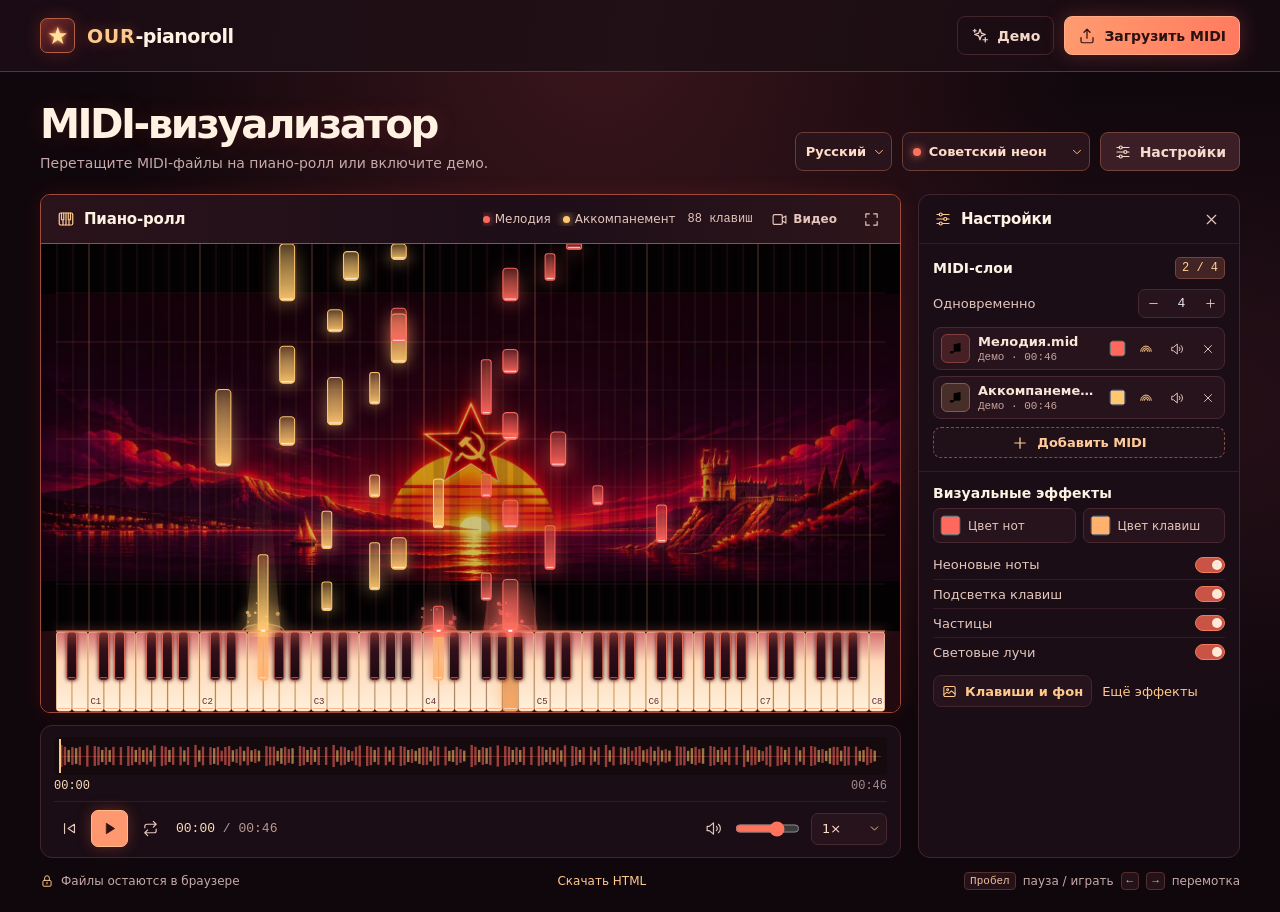
==== commit cc8449bc: "Add custom keyboard ranges and fit background images" ====
--- a/web/index.html
+++ b/web/index.html
@@ -188,6 +188,7 @@
 .recording-result{display:flex;align-items:center;justify-content:space-between;gap:8px;padding:8px 13px;border-top:1px solid var(--edge-soft);font-size:13px;color:#d2c4e0}
 .recording-result .button{min-height:31px;text-decoration:none;color:#e7cff8;font-size:13px}
 .appearance-dialog .effect-row select{max-width:60%}
+#visibleKeys{width:5em;padding:3px 7px;border:1px solid var(--edge);border-radius:5px;color:inherit;background:transparent;font:inherit}
 @media(max-width:600px){.stage-tools .legend{max-width:120px}.stage-tools .zoom{display:none}}
 @media(max-width:470px){.record-button{padding:0 3px}.record-button span{display:none}.stage-tools .legend{max-width:90px}}
 
@@ -335,7 +336,7 @@
           <div class="stage-title"><svg class="iconsvg"><use href="#i-piano"/></svg><h2 id="stage-title" data-i18n="pianoRoll">Пиано-ролл</h2></div>
           <div class="stage-tools">
             <div class="legend" id="legend" aria-label="Цвета MIDI-файлов" data-i18n-label="layerColors"></div>
-            <span class="zoom" id="keyCount" data-i18n="standardKeys">88 клавиш</span>
+            <span class="zoom" id="keyCount">88 клавиш</span>
             <button class="icon-button record-button" id="record" type="button" title="Записать видео со звуком" data-i18n-title="recordVideo" aria-label="Записать видео со звуком" data-i18n-label="recordVideo" aria-pressed="false"><svg><use href="#i-video"/></svg><span id="recordLabel" data-i18n="video">Видео</span></button>
             <button class="icon-button" id="fullscreen" type="button" title="На весь экран" data-i18n-title="fullscreen" aria-label="На весь экран" data-i18n-label="fullscreen"><svg><use href="#i-expand"/></svg></button>
           </div>
@@ -414,7 +415,6 @@
   </select></label>
   <label class="effect-row"><span data-i18n="noteRoundness">Скругление нот</span><span class="effect-range"><input id="noteRoundness" type="range" min="0" max="100" value="50" aria-label="Скругление нот" data-i18n-label="noteRoundness"><output id="roundnessValue" for="noteRoundness">50%</output></span></label>
   <label class="effect-row"><span data-i18n="layerKeyColors">Цвета слоёв на клавишах</span><input class="switch" type="checkbox" data-effect="layerKeys"></label>
-  <label class="effect-row"><span data-i18n="keyRange">Диапазон клавиш</span><select id="range"><option value="88" data-i18n="standardKeys">88 клавиш</option><option value="128" data-i18n="fullKeys">128 MIDI-нот</option></select></label>
   <label class="effect-row"><span data-i18n="noteHorizon">Горизонт нот</span><select id="horizon"><option value="2.5" data-i18n="shortHorizon">2,5 с</option><option value="4.5" selected data-i18n="normalHorizon">4,5 с</option><option value="7" data-i18n="longHorizon">7 с</option></select></label>
   <button class="reset" id="reset" type="button" data-i18n="resetAppearance">Сбросить оформление</button>
 </dialog>
@@ -433,6 +433,12 @@
     <option value="piano" data-i18n="pianoKeys">Классическое пианино</option><option value="glass" data-i18n="glassKeys">Прозрачные</option><option value="neon" data-i18n="neonKeys">Неоновый контур</option><option value="matte" data-i18n="matteKeys">Матовый графит</option>
     <option value="square" data-i18n="squareKeys">Квадратные силуэты</option><option value="gold" data-i18n="goldKeys">Золотые</option><option value="spectrum" data-i18n="rainbowKeys">Разноцветные</option><option value="ice" data-i18n="iceKeys">Лёд</option><option value="inverted" data-i18n="invertedKeys">Инверсия</option>
   </select></label>
+  <label class="effect-row"><span data-i18n="keyRange">Диапазон клавиш</span><select id="range"><option value="88" data-i18n="standardKeys">88 клавиш</option><option value="128" data-i18n="fullKeys">128 MIDI-нот</option><option value="0" data-i18n="customKeyRange">Свой диапазон</option></select></label>
+  <div id="customRangeFields" hidden>
+    <label class="effect-row"><span data-i18n="firstKey">Первая нота</span><select id="firstKey"></select></label>
+    <label class="effect-row"><span data-i18n="lastKey">Последняя нота</span><select id="lastKey"></select></label>
+    <label class="effect-row"><span data-i18n="keyQuantity">Количество клавиш</span><input id="visibleKeys" type="number" min="1" max="128" step="1"></label>
+  </div>
   <fieldset class="background-field">
     <legend data-i18n="rollBackground">Фон пиано-ролла</legend>
     <div class="background-options" id="backgroundOptions">
@@ -533,6 +539,11 @@
   noteRoundness:['Скругление нот','Note corner radius'],
   layerKeyColors:['Цвета слоёв на клавишах','Layer colors on keys'],
   keyRange:['Диапазон клавиш','Keyboard range'],
+  customKeyRange:['Свой диапазон','Custom range'],
+  keyQuantity:['Количество клавиш','Number of keys'],
+  firstKey:['Первая нота','First note'],
+  lastKey:['Последняя нота','Last note'],
+  customKeyCount:['Клавиш {count}','Keys {count}'],
   noteHorizon:['Горизонт нот','Note lookahead'],
   shortHorizon:['2,5 с','2.5 s'],
   normalHorizon:['4,5 с','4.5 s'],
@@ -843,10 +854,15 @@
 };
 const defaultStyle = {
   theme:'soviet', noteColor:null, keyColor:null, keyStyle:'theme', background:'theme', backgroundShade:28,
-  range:88, horizon:4.5, noteRoundness:50, noteFill:'translucent', effects:{...defaultEffects}
+  range:88, keyFrom:21, keyTo:108, horizon:4.5, noteRoundness:50, noteFill:'translucent', effects:{...defaultEffects}
 };
 const validColor = color => typeof color === 'string' && /^#[\da-f]{6}$/i.test(color);
 const clamp = (value, min, max) => Math.max(min, Math.min(max, value));
+
+function keyboardRange(style) {
+  if (style.range === 0) return [style.keyFrom,style.keyTo];
+  return style.range === 128 ? [0,127] : [21,108];
+}
 
 function readStyle() {
   const result = { ...defaultStyle, effects:{...defaultEffects} };
@@ -863,7 +879,10 @@
     if (Number.isFinite(saved.backgroundShade)) result.backgroundShade = clamp(saved.backgroundShade,0,85);
     if (Number.isFinite(saved.noteRoundness)) result.noteRoundness = clamp(Math.round(saved.noteRoundness),0,100);
     if (noteFills.includes(saved.noteFill)) result.noteFill = saved.noteFill;
-    if ([88,128].includes(saved.range)) result.range = saved.range;
+    if ([0,88,128].includes(saved.range)) result.range = saved.range;
+    if (Number.isInteger(saved.keyFrom)) result.keyFrom = clamp(saved.keyFrom,0,127);
+    if (Number.isInteger(saved.keyTo)) result.keyTo = saved.keyTo;
+    result.keyTo = clamp(result.keyTo,result.keyFrom,127);
     if ([2.5,4.5,7].includes(saved.horizon)) result.horizon = saved.horizon;
     if (typeof saved.effects?.grid === 'boolean') {
       result.effects.bands = result.effects.lanes = saved.effects.grid;
@@ -1330,23 +1349,23 @@
 }
 function buildGeometry() {
   const {w,h,dpr} = resize(roll);
-  const {range,effects,keyStyle,background,backgroundShade,theme} = state.style;
-  const key = [w,h,dpr,range,keyStyle,background,backgroundShade,theme,backgroundRevision,effects.ambient,effects.bands,effects.lanes].join('-');
+  const {effects,keyStyle,background,backgroundShade,theme} = state.style;
+  const [min,max] = keyboardRange(state.style);
+  const key = [w,h,dpr,min,max,keyStyle,background,backgroundShade,theme,backgroundRevision,effects.ambient,effects.bands,effects.lanes].join('-');
   if (key === stamp) return geometry;
   stamp = key;
-  const min = range === 128 ? 0 : 21;
-  const max = range === 128 ? 127 : 108;
   const padding = w < 550 ? 8 : 15;
   const impact = h - clamp(h*.173,54,102);
-  let count = 0;
-  for (let p = min; p <= max; p++) if (!blackPitch(p)) count++;
-  const width = (w-padding*2) / count;
+  const leading = blackPitch(min) ? .32 : 0;
+  let span = leading+(blackPitch(max) ? .32 : 0);
+  for (let p = min; p <= max; p++) if (!blackPitch(p)) span++;
+  const width = Math.max(1,w-padding*2) / span;
   const white = [], black = [], pitches = new Map();
   let index = 0;
   for (let p = min; p <= max; p++) {
     const dark = blackPitch(p);
     const size = width * (dark ? .64 : 1);
-    const center = padding + (index + (dark ? 0 : .5)) * width;
+    const center = padding + (leading + index + (dark ? 0 : .5)) * width;
     const x = center-size/2;
     const slot = {
       pitch:p, x, center, width:size, dark,
@@ -1361,8 +1380,8 @@
   return geometry;
 }
 
-function coverBackground(image,w,h) {
-  const scale = Math.max(w/image.naturalWidth,h/image.naturalHeight);
+function fitBackground(image,w,h) {
+  const scale = Math.min(w/image.naturalWidth,h/image.naturalHeight);
   const width = image.naturalWidth*scale;
   const height = image.naturalHeight*scale;
   bgCtx.drawImage(image,(w-width)/2,(h-height)/2,width,height);
@@ -1380,22 +1399,17 @@
   const automatic = setting === 'theme' || (setting === 'custom' && !custom);
   const name = automatic ? activeTheme().background : setting;
   const theme = stageBackgrounds[name];
+  const imageHeight = keyStyle === 'glass' ? h : impact;
   bgCtx.fillStyle = '#000000';
   bgCtx.fillRect(0,0,w,h);
   if (custom) {
-    coverBackground(custom.image,w,h);
+    fitBackground(custom.image,w,imageHeight);
     bgCtx.fillStyle = rgba('#000000',backgroundShade/100);
     bgCtx.fillRect(0,0,w,h);
   } else if (name === 'soviet' && sovietArtwork.complete && sovietArtwork.naturalWidth) {
-    const height = keyStyle === 'glass' ? h : impact;
-    bgCtx.save();
-    bgCtx.beginPath();
-    bgCtx.rect(0,0,w,height);
-    bgCtx.clip();
-    coverBackground(sovietArtwork,w,height);
+    fitBackground(sovietArtwork,w,imageHeight);
     bgCtx.fillStyle = '#14080f38';
-    bgCtx.fillRect(0,0,w,height);
-    bgCtx.restore();
+    bgCtx.fillRect(0,0,w,imageHeight);
   } else if (theme) {
     const fill = bgCtx.createLinearGradient(0,0,0,h);
     fill.addColorStop(0,theme.base[0]);
@@ -2175,13 +2189,29 @@
 function fillSettings() {
   $('noteColor').value = primaryNoteColor();
   $('keyColor').value = activeKeyColor();
-  $('range').value = state.style.range;
+  fillKeyboardRange();
   $('horizon').value = state.style.horizon;
   $('noteFill').value = state.style.noteFill;
   showRoundness();
-  $('keyCount').textContent = t(state.style.range === 88 ? 'standardKeys' : 'fullKeys');
   for (const checkbox of document.querySelectorAll('[data-effect]')) checkbox.checked = state.style.effects[checkbox.dataset.effect];
   fillAppearance();
+}
+function fillKeyboardRange() {
+  const {range,keyFrom,keyTo} = state.style;
+  const count = keyTo-keyFrom+1;
+  $('range').value = range;
+  $('customRangeFields').hidden = range !== 0;
+  $('firstKey').value = keyFrom;
+  $('lastKey').value = keyTo;
+  $('visibleKeys').value = count;
+  $('keyCount').textContent = t(range === 0 ? 'customKeyCount' : range === 128 ? 'fullKeys' : 'standardKeys',{count});
+}
+
+function applyKeyboardRange() {
+  fillKeyboardRange();
+  for (const pointer of previews.keys()) releaseKey(pointer);
+  clearEffects();
+  saveStyle();
 }
 function applyLanguage() {
   $('language').value = language;
@@ -2426,7 +2456,34 @@
   saveStyle();
 });
 $('keyColor').addEventListener('input',event => { state.style.keyColor = event.target.value; saveStyle(); });
-$('range').addEventListener('change',event => { state.style.range = +event.target.value; fillSettings(); saveStyle(); });
+const pitchNames = ['C','C♯','D','D♯','E','F','F♯','G','G♯','A','A♯','B'];
+for (let pitch = 0; pitch < 128; pitch++) {
+  const name = pitchNames[pitch%12]+(Math.floor(pitch/12)-1)+' · '+pitch;
+  $('firstKey').add(new Option(name,pitch));
+  $('lastKey').add(new Option(name,pitch));
+}
+$('range').addEventListener('change',event => {
+  state.style.range = Number(event.target.value);
+  applyKeyboardRange();
+});
+$('firstKey').addEventListener('change',event => {
+  state.style.keyFrom = Number(event.target.value);
+  state.style.keyTo = Math.max(state.style.keyTo,state.style.keyFrom);
+  applyKeyboardRange();
+});
+$('lastKey').addEventListener('change',event => {
+  state.style.keyTo = Number(event.target.value);
+  state.style.keyFrom = Math.min(state.style.keyFrom,state.style.keyTo);
+  applyKeyboardRange();
+});
+$('visibleKeys').addEventListener('change',event => {
+  const count = clamp(Math.round(event.target.valueAsNumber),1,128);
+  if (Number.isFinite(count)) {
+    state.style.keyFrom = Math.min(state.style.keyFrom,128-count);
+    state.style.keyTo = state.style.keyFrom+count-1;
+  }
+  applyKeyboardRange();
+});
 $('horizon').addEventListener('change',event => { state.style.horizon = +event.target.value; saveStyle(); });
 $('noteFill').addEventListener('change',event => {
   if (!noteFills.includes(event.target.value)) return;
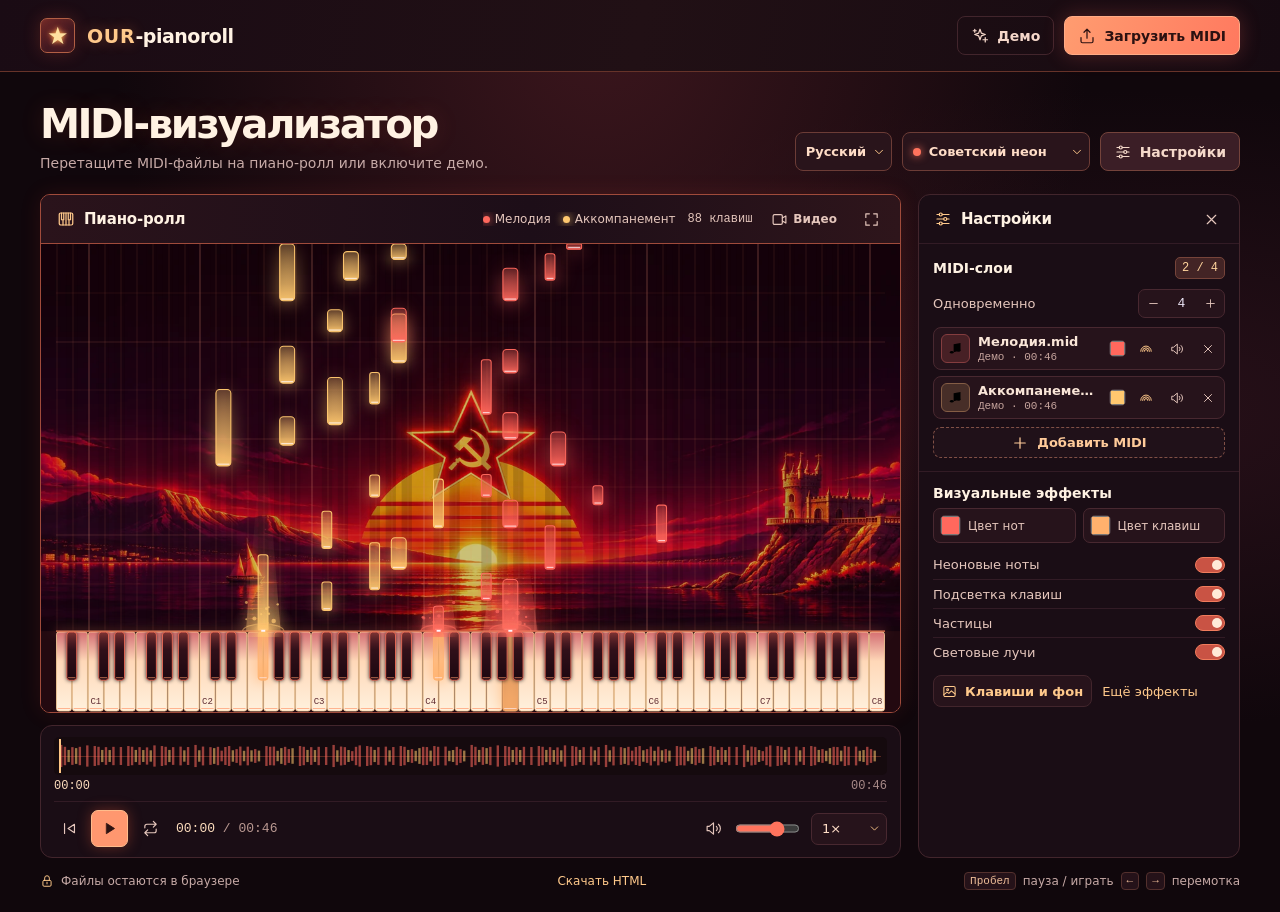
==== commit 4e5ee21e: "Fill the note waterfall without stretching backgrounds" ====
--- a/web/index.html
+++ b/web/index.html
@@ -1380,11 +1380,11 @@
   return geometry;
 }
 
-function fitBackground(image,w,h) {
-  const scale = Math.min(w/image.naturalWidth,h/image.naturalHeight);
-  const width = image.naturalWidth*scale;
-  const height = image.naturalHeight*scale;
-  bgCtx.drawImage(image,(w-width)/2,(h-height)/2,width,height);
+function drawBackgroundImage(image,w,h) {
+  const scale = Math.max(w/image.naturalWidth,h/image.naturalHeight);
+  const width = w/scale;
+  const height = h/scale;
+  bgCtx.drawImage(image,(image.naturalWidth-width)/2,(image.naturalHeight-height)/2,width,height,0,0,w,h);
 }
 
 function paintBackground() {
@@ -1403,11 +1403,11 @@
   bgCtx.fillStyle = '#000000';
   bgCtx.fillRect(0,0,w,h);
   if (custom) {
-    fitBackground(custom.image,w,imageHeight);
+    drawBackgroundImage(custom.image,w,imageHeight);
     bgCtx.fillStyle = rgba('#000000',backgroundShade/100);
     bgCtx.fillRect(0,0,w,h);
   } else if (name === 'soviet' && sovietArtwork.complete && sovietArtwork.naturalWidth) {
-    fitBackground(sovietArtwork,w,imageHeight);
+    drawBackgroundImage(sovietArtwork,w,imageHeight);
     bgCtx.fillStyle = '#14080f38';
     bgCtx.fillRect(0,0,w,imageHeight);
   } else if (theme) {
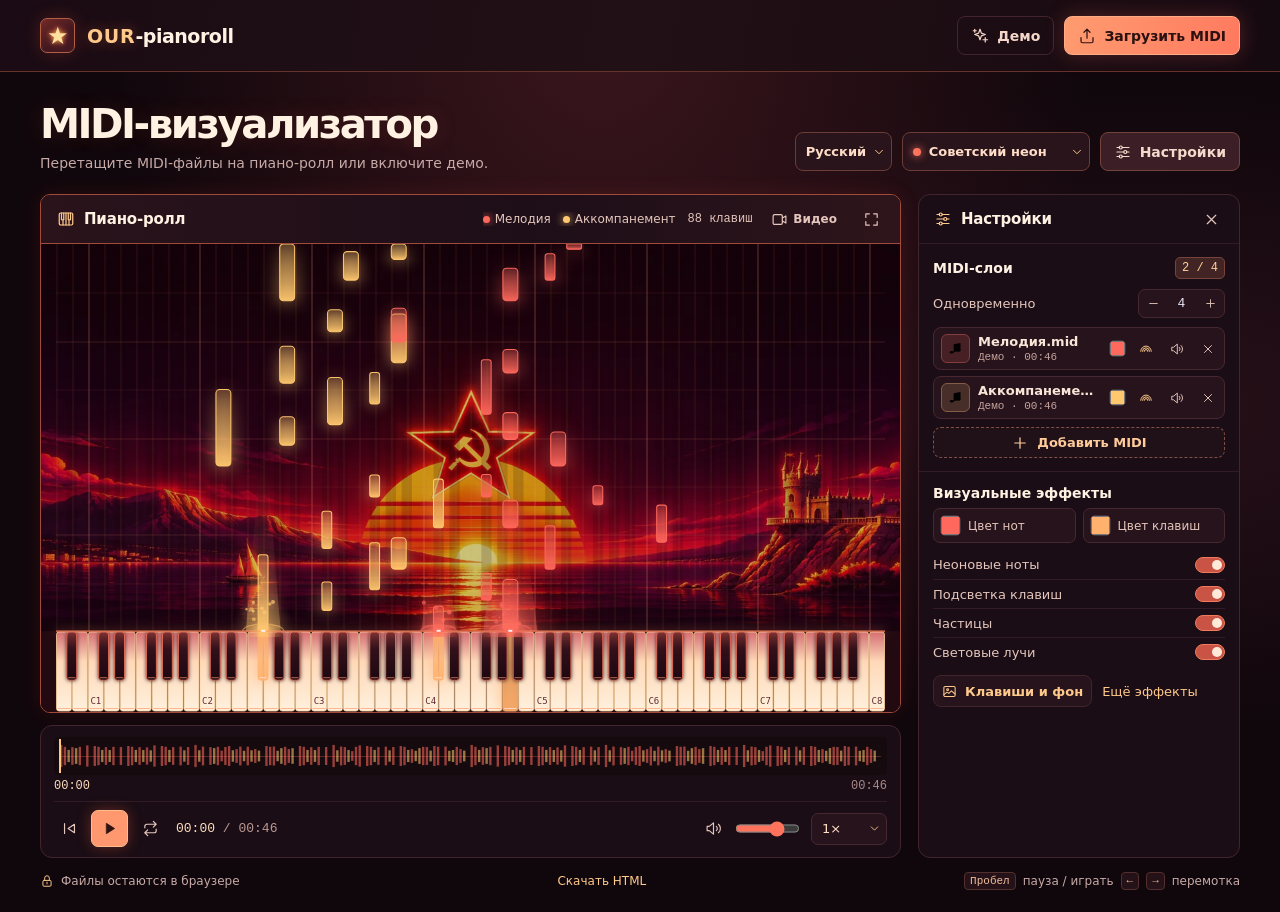
==== commit f1c9ece6: "Remove stray note highlights and make the pitch selector swipeable" ====
--- a/web/index.html
+++ b/web/index.html
@@ -1546,10 +1546,6 @@
   noteCtx.strokeStyle = noteFill === 'outline' ? color : rgba(color,glow ? .98 : .76);
   noteCtx.stroke();
   noteCtx.shadowBlur = 0;
-  if (noteFill !== 'outline' && glow && height >= 3 && width > 3) {
-    noteCtx.fillStyle = '#fff9ffae';
-    noteCtx.fillRect(x+1.5,end-2.3,width-3,1.2);
-  }
 }
 
 function drawMidiLayers(visible,time,scale) {
